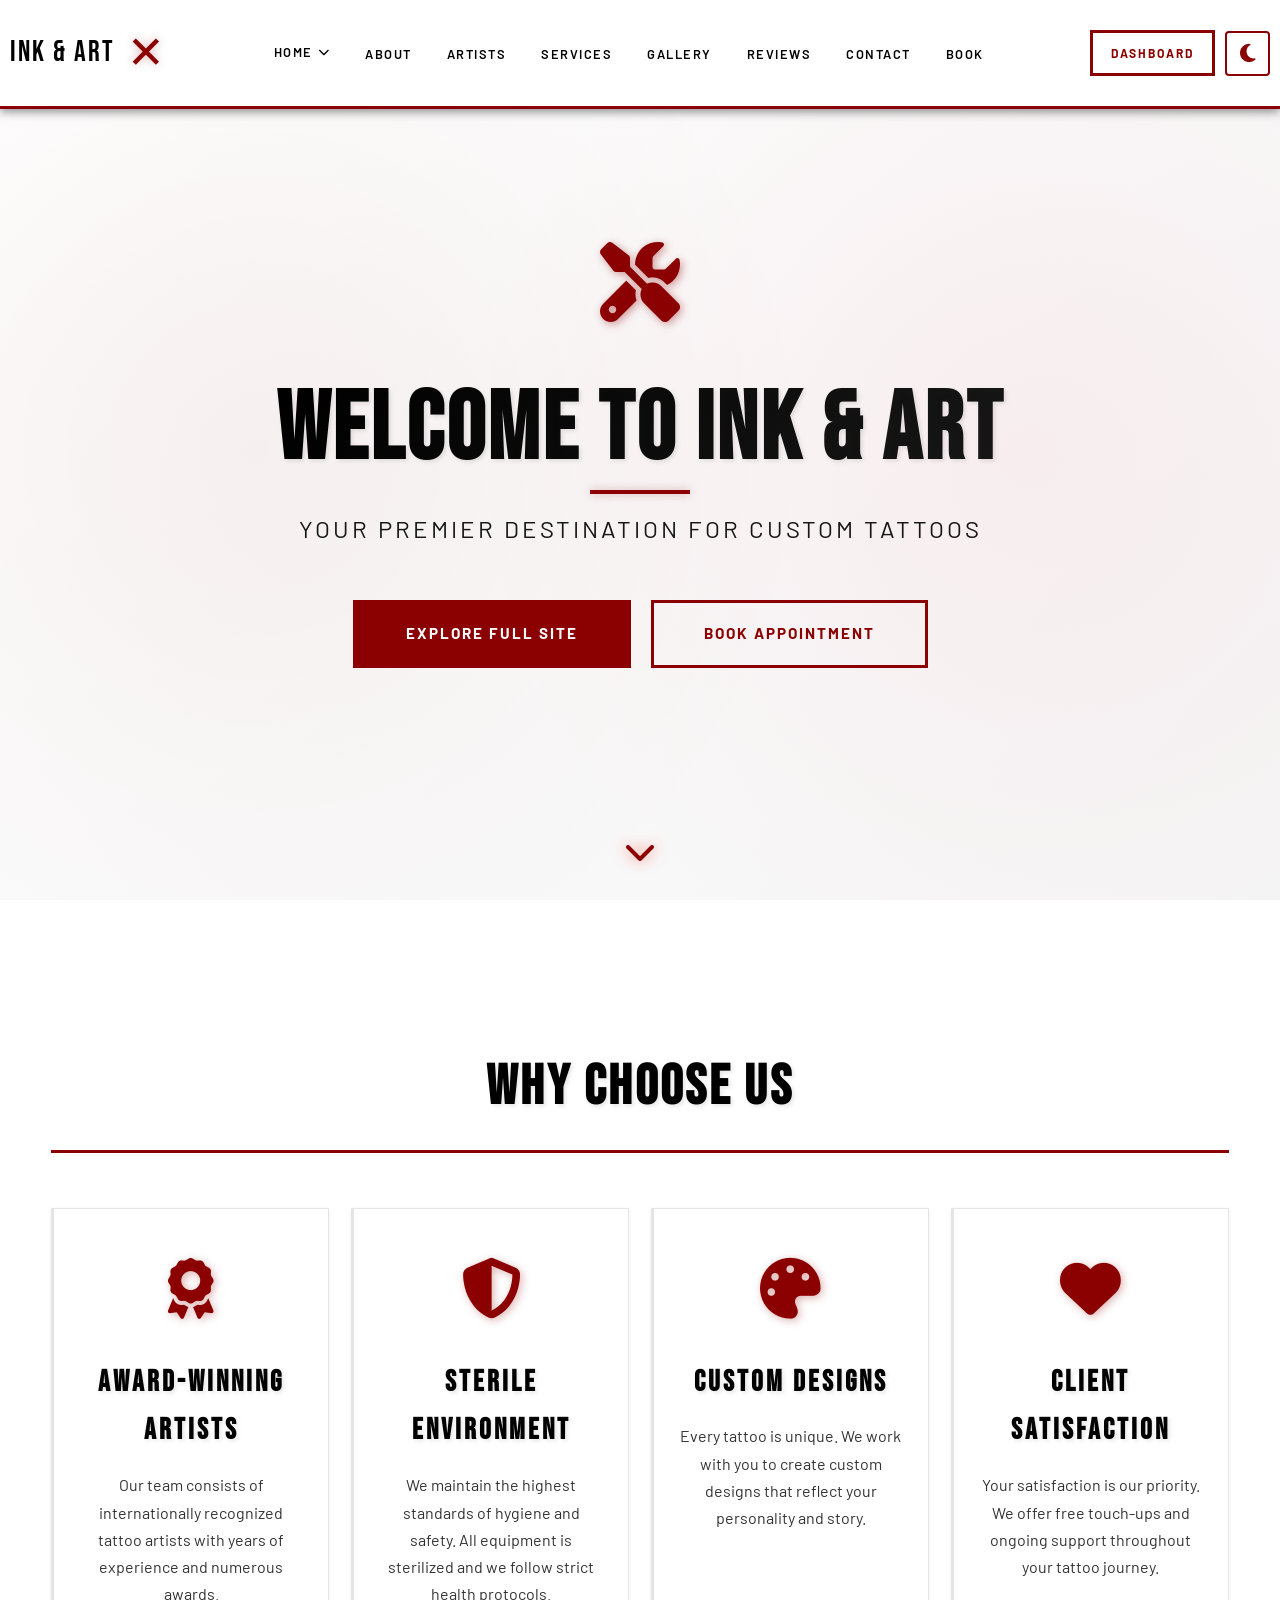
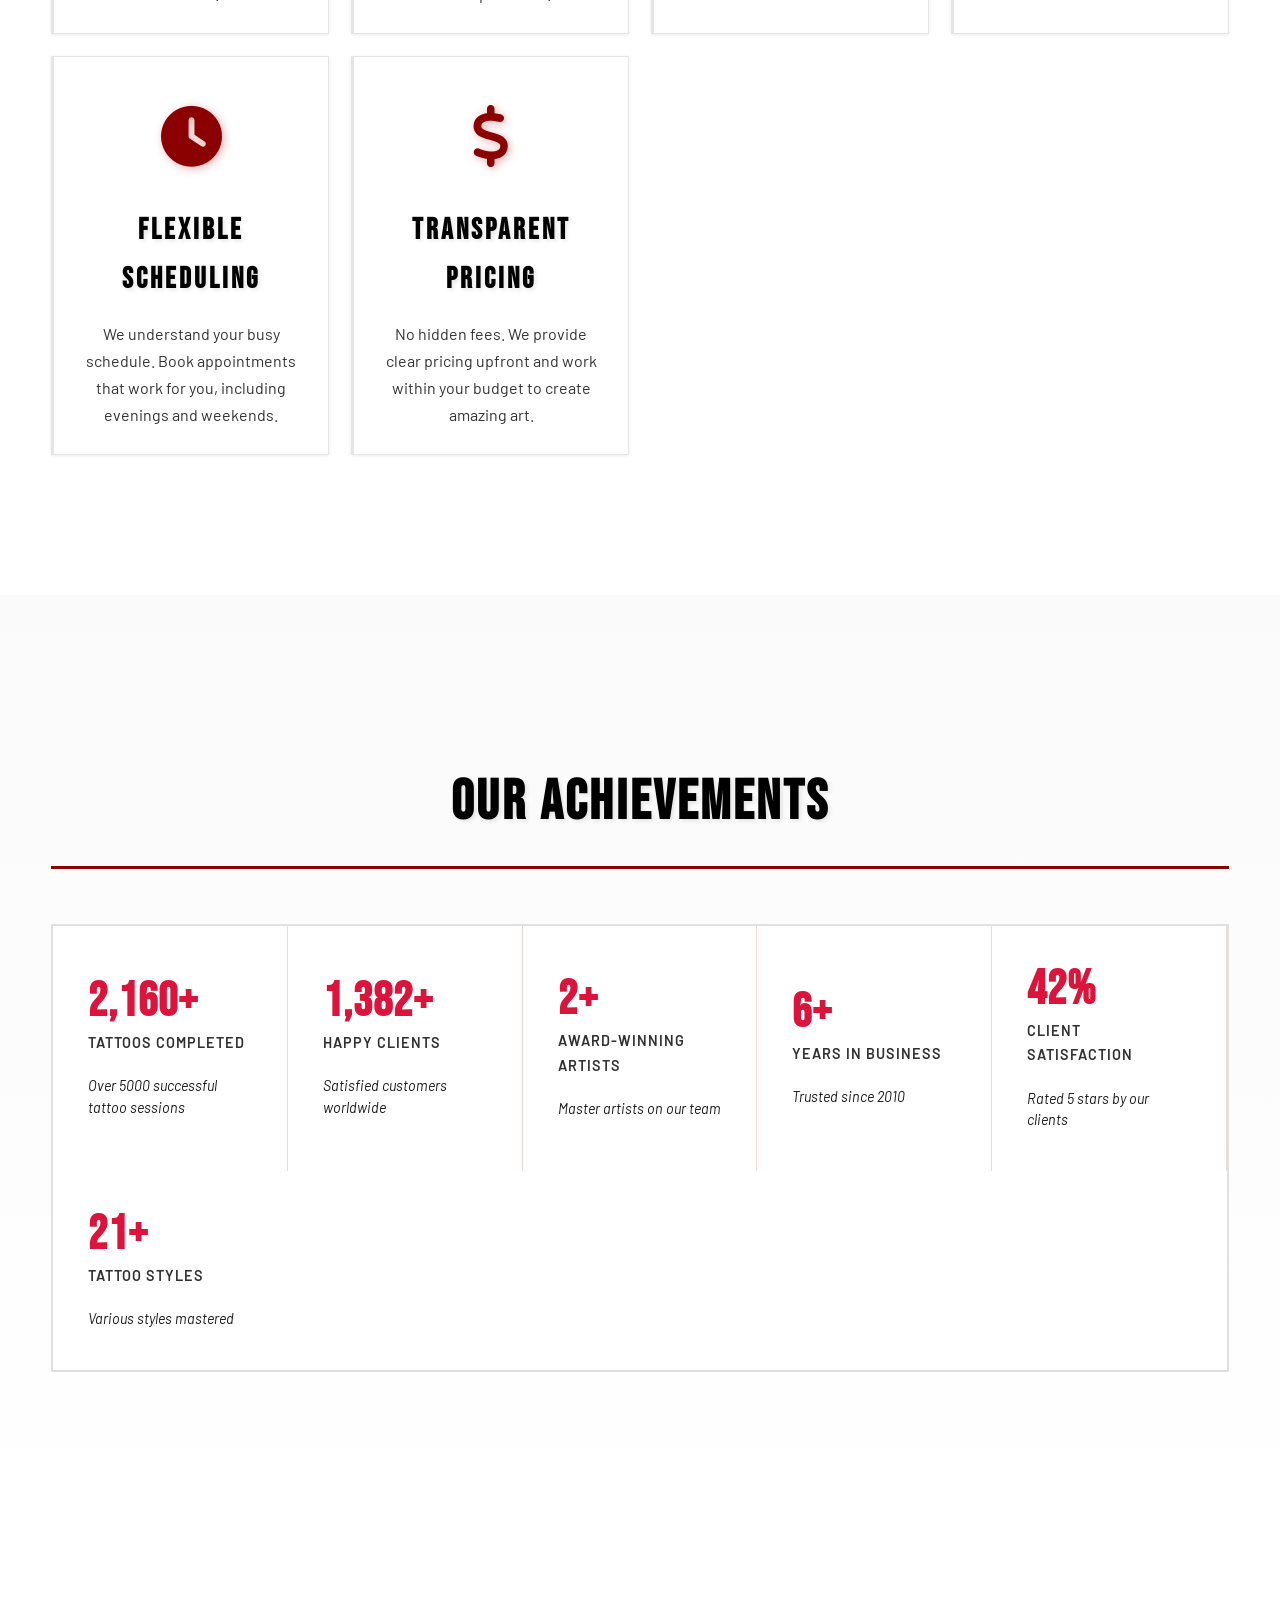
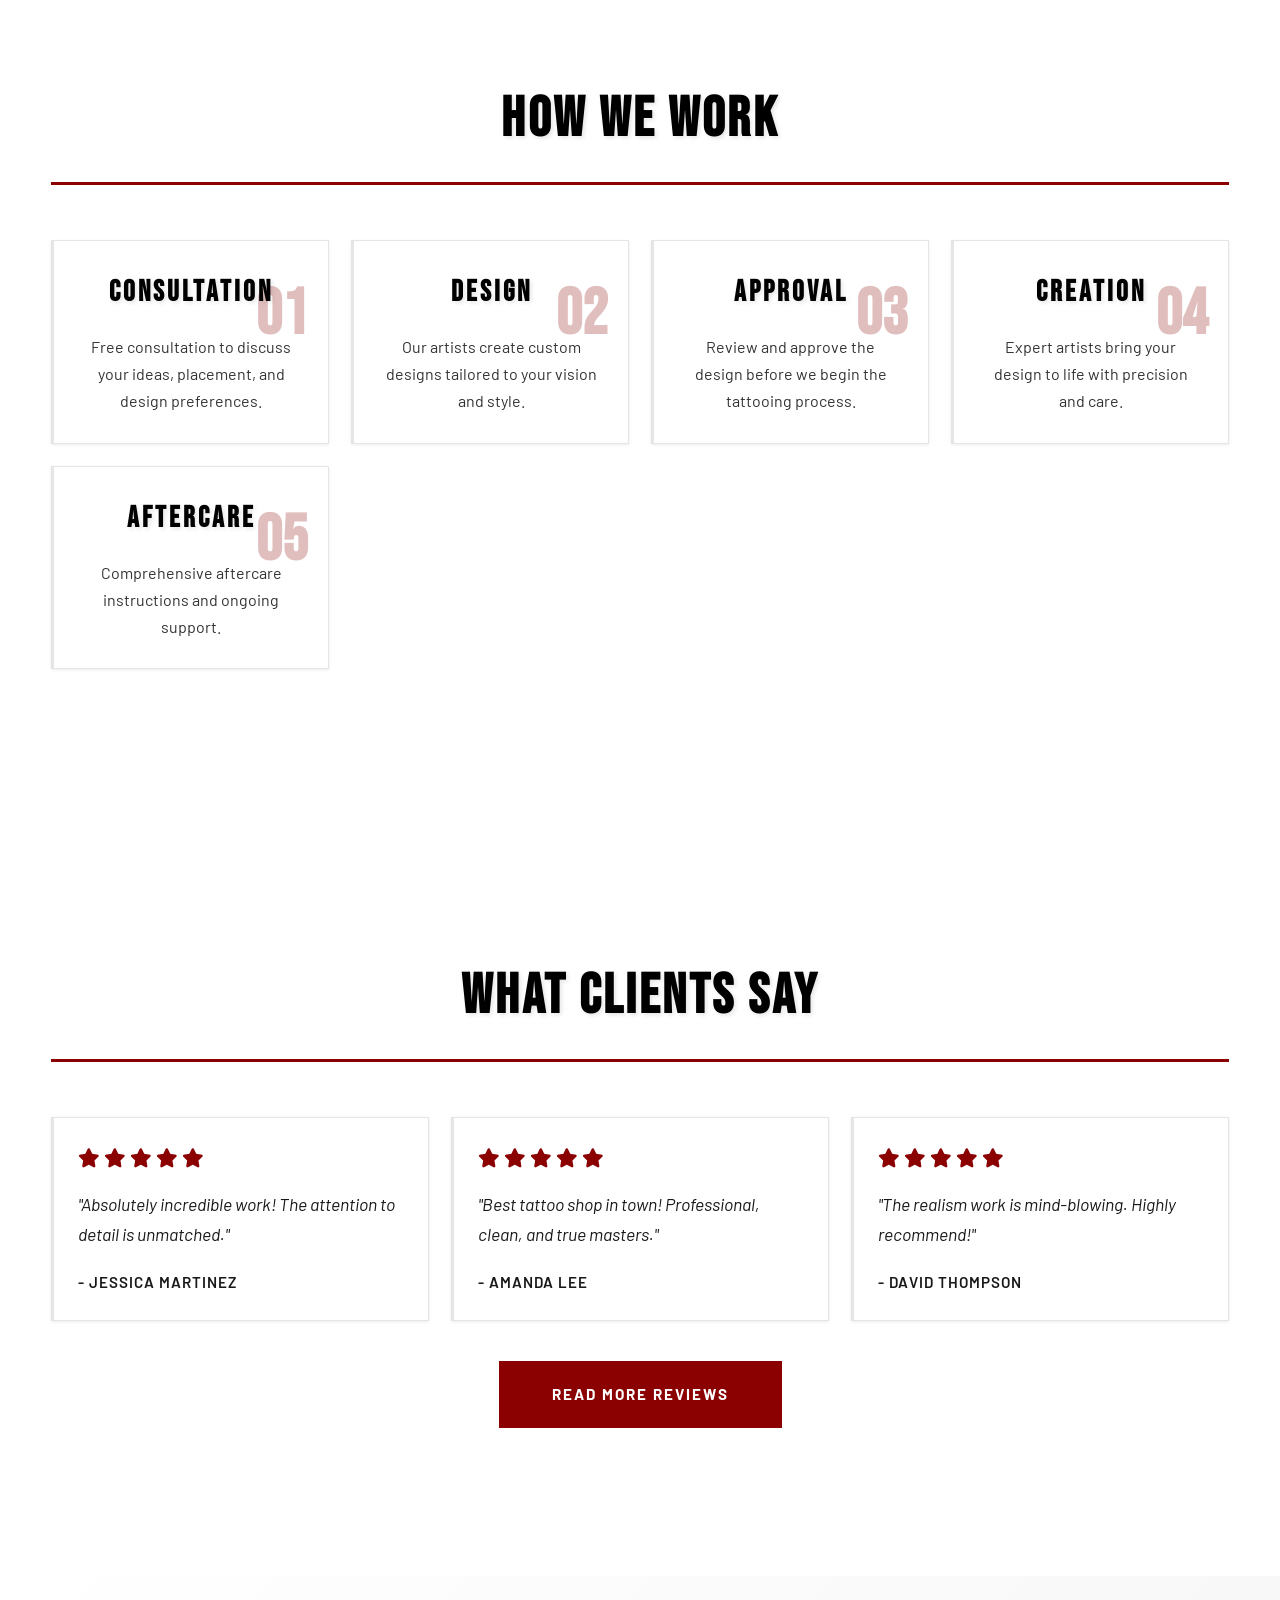
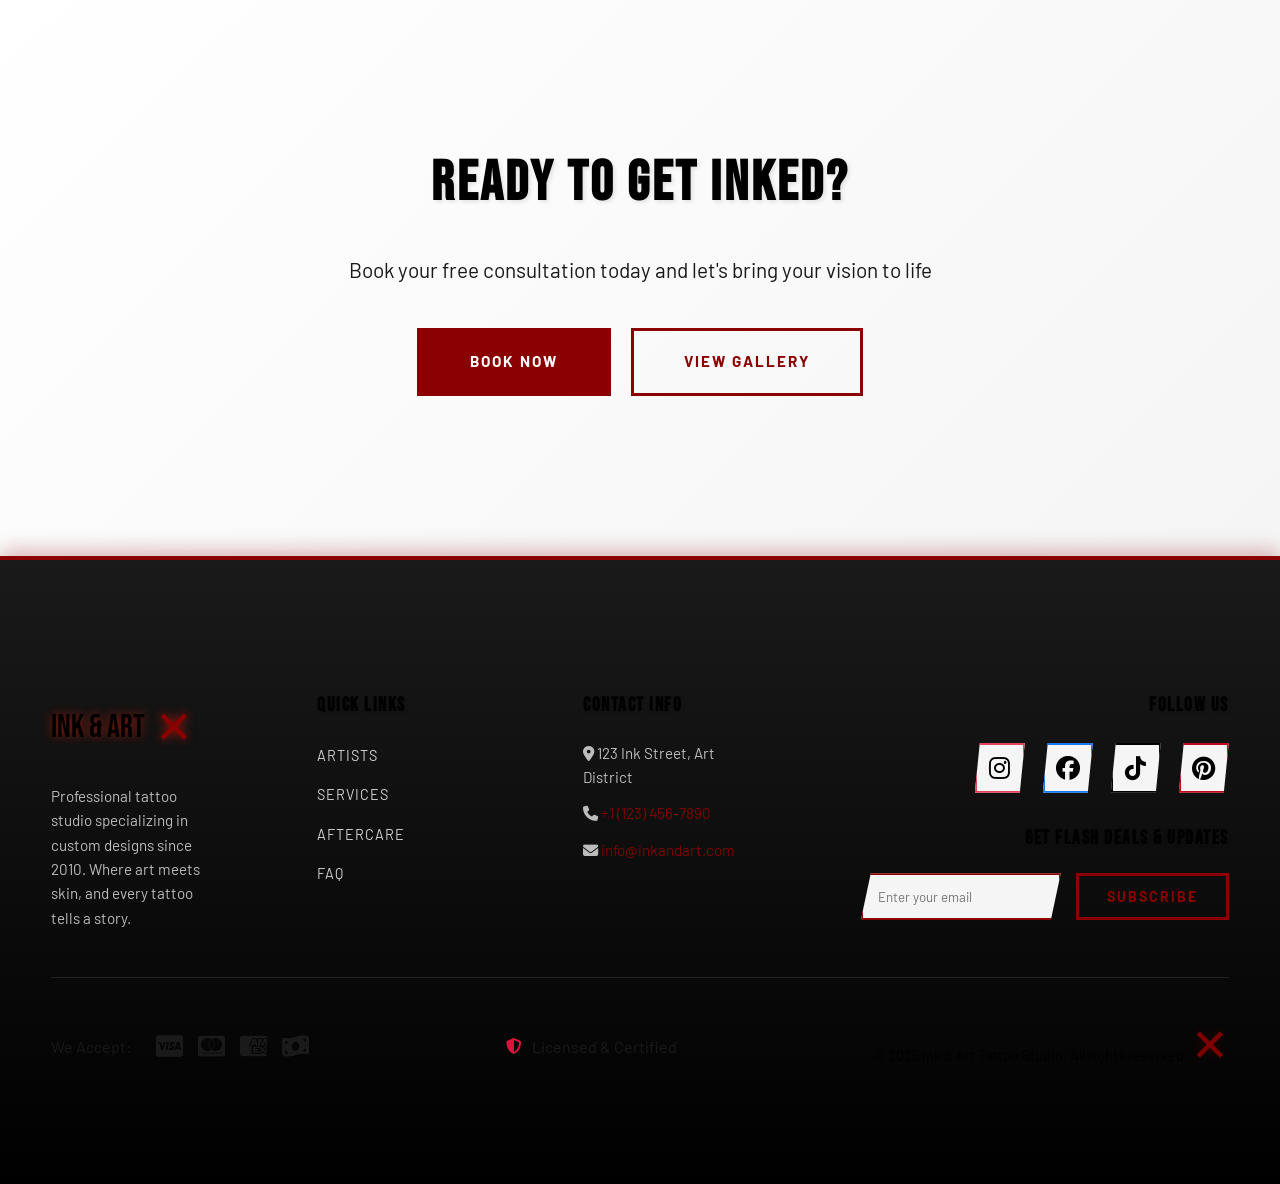
==== home.html @ 9f1e3835 "first commit" ====
<!DOCTYPE html>
<html lang="en" data-theme="light">

<head>
    <meta charset="UTF-8">
    <meta name="viewport" content="width=device-width, initial-scale=1.0">
    <title>Ink & Art Tattoo Studio | Home</title>
    <link rel="icon" type="image/svg+xml" href="favicon.svg">
    <link rel="preconnect" href="https://fonts.googleapis.com">
    <link rel="preconnect" href="https://fonts.gstatic.com" crossorigin>
    <link
        href="https://fonts.googleapis.com/css2?family=Bebas+Neue&family=Barlow:wght@300;400;500;600;700&family=Permanent+Marker&display=swap"
        rel="stylesheet">
    <link rel="stylesheet" href="styles.css">
    <link rel="stylesheet" href="https://cdnjs.cloudflare.com/ajax/libs/font-awesome/6.4.0/css/all.min.css">
    <script>
        (function () {
            const savedTheme = localStorage.getItem('theme') || 'light';
            document.documentElement.setAttribute('data-theme', savedTheme);
        })();
    </script>
</head>

<body>
    <!-- NAVBAR -->
    <nav class="navbar" id="navbar">
        <div class="nav-container">
            <a href="home.html" class="logo">
                <span class="logo-text">INK & ART</span>
                <span class="ink-splatter">✕</span>
            </a>
            <ul class="nav-menu" id="navMenu">
                <li class="nav-dropdown">
                    <a href="#" class="nav-link active" id="homeDropdown">Home <i class="fas fa-chevron-down"></i></a>
                    <ul class="dropdown-menu" id="homeDropdownMenu">
                        <li><a href="home.html" class="dropdown-link">Home Overview</a></li>
                        <li><a href="index.html" class="dropdown-link">Full Details</a></li>
                    </ul>
                </li>
                <li><a href="index.html#about" class="nav-link">About</a></li>
                <li><a href="index.html#artists" class="nav-link">Artists</a></li>
                <li><a href="index.html#styles" class="nav-link">Services</a></li>
                <li><a href="index.html#gallery" class="nav-link">Gallery</a></li>
                <li><a href="index.html#reviews" class="nav-link">Reviews</a></li>
                <li><a href="index.html#location" class="nav-link">Contact</a></li>
                <li><a href="index.html#book" class="nav-link">Book</a></li>
                <li class="nav-mobile-btn"><a href="dashboard.html" class="btn btn-nav">Dashboard</a></li>
            </ul>
            <div class="nav-contact">
                <a href="dashboard.html" class="btn btn-nav">Dashboard</a>
            </div>
            <div class="nav-controls">
                <button class="theme-toggle" id="themeToggle" aria-label="Toggle theme">
                    <i class="fas fa-moon" id="themeIcon"></i>
                </button>
                <div class="hamburger" id="hamburger">
                    <span></span>
                    <span></span>
                    <span></span>
                </div>
            </div>
        </div>
    </nav>

    <!-- HERO SECTION -->
    <section id="home" class="hero">
        <div class="hero-background">
            <div class="smoke-effect"></div>
        </div>
        <div class="hero-content">
            <div class="tattoo-machine-animation">
                <i class="fas fa-tools"></i>
            </div>
            <h1 class="hero-heading">Welcome to Ink & Art</h1>
            <p class="hero-subheading">Your Premier Destination for Custom Tattoos</p>
            <div class="hero-buttons">
                <a href="index.html" class="btn btn-primary">Explore Full Site</a>
                <a href="index.html#book" class="btn btn-secondary">Book Appointment</a>
            </div>
        </div>
        <div class="scroll-indicator">
            <i class="fas fa-chevron-down needle-icon"></i>
        </div>
    </section>

    <!-- FEATURES SECTION -->
    <section id="features" class="features">
        <div class="container">
            <h2 class="section-heading">Why Choose Us</h2>
            <div class="features-grid">
                <div class="feature-card">
                    <div class="feature-icon">
                        <i class="fas fa-award"></i>
                    </div>
                    <h3>Award-Winning Artists</h3>
                    <p>Our team consists of internationally recognized tattoo artists with years of experience and numerous awards.</p>
                </div>
                <div class="feature-card">
                    <div class="feature-icon">
                        <i class="fas fa-shield-alt"></i>
                    </div>
                    <h3>Sterile Environment</h3>
                    <p>We maintain the highest standards of hygiene and safety. All equipment is sterilized and we follow strict health protocols.</p>
                </div>
                <div class="feature-card">
                    <div class="feature-icon">
                        <i class="fas fa-palette"></i>
                    </div>
                    <h3>Custom Designs</h3>
                    <p>Every tattoo is unique. We work with you to create custom designs that reflect your personality and story.</p>
                </div>
                <div class="feature-card">
                    <div class="feature-icon">
                        <i class="fas fa-heart"></i>
                    </div>
                    <h3>Client Satisfaction</h3>
                    <p>Your satisfaction is our priority. We offer free touch-ups and ongoing support throughout your tattoo journey.</p>
                </div>
                <div class="feature-card">
                    <div class="feature-icon">
                        <i class="fas fa-clock"></i>
                    </div>
                    <h3>Flexible Scheduling</h3>
                    <p>We understand your busy schedule. Book appointments that work for you, including evenings and weekends.</p>
                </div>
                <div class="feature-card">
                    <div class="feature-icon">
                        <i class="fas fa-dollar-sign"></i>
                    </div>
                    <h3>Transparent Pricing</h3>
                    <p>No hidden fees. We provide clear pricing upfront and work within your budget to create amazing art.</p>
                </div>
            </div>
        </div>
    </section>

    <!-- STATISTICS SECTION -->
    <section id="stats" class="statistics-section">
        <div class="container">
            <h2 class="section-heading">Our Achievements</h2>
            <div class="statistics">
                <div class="stat-item">
                    <div class="stat-number" data-target="5000" data-suffix="+">0</div>
                    <div class="stat-label">Tattoos Completed</div>
                    <p class="stat-description">Over 5000 successful tattoo sessions</p>
                </div>
                <div class="stat-item">
                    <div class="stat-number" data-target="3200" data-suffix="+">0</div>
                    <div class="stat-label">Happy Clients</div>
                    <p class="stat-description">Satisfied customers worldwide</p>
                </div>
                <div class="stat-item">
                    <div class="stat-number" data-target="6" data-suffix="+">0</div>
                    <div class="stat-label">Award-Winning Artists</div>
                    <p class="stat-description">Master artists on our team</p>
                </div>
                <div class="stat-item">
                    <div class="stat-number" data-target="14" data-suffix="+">0</div>
                    <div class="stat-label">Years in Business</div>
                    <p class="stat-description">Trusted since 2010</p>
                </div>
                <div class="stat-item">
                    <div class="stat-number" data-target="98" data-suffix="%">0</div>
                    <div class="stat-label">Client Satisfaction</div>
                    <p class="stat-description">Rated 5 stars by our clients</p>
                </div>
                <div class="stat-item">
                    <div class="stat-number" data-target="50" data-suffix="+">0</div>
                    <div class="stat-label">Tattoo Styles</div>
                    <p class="stat-description">Various styles mastered</p>
                </div>
            </div>
        </div>
    </section>

    <!-- PROCESS OVERVIEW -->
    <section id="process-overview" class="process-overview">
        <div class="container">
            <h2 class="section-heading">How We Work</h2>
            <div class="process-grid">
                <div class="process-card">
                    <div class="process-number">01</div>
                    <h3>Consultation</h3>
                    <p>Free consultation to discuss your ideas, placement, and design preferences.</p>
                </div>
                <div class="process-card">
                    <div class="process-number">02</div>
                    <h3>Design</h3>
                    <p>Our artists create custom designs tailored to your vision and style.</p>
                </div>
                <div class="process-card">
                    <div class="process-number">03</div>
                    <h3>Approval</h3>
                    <p>Review and approve the design before we begin the tattooing process.</p>
                </div>
                <div class="process-card">
                    <div class="process-number">04</div>
                    <h3>Creation</h3>
                    <p>Expert artists bring your design to life with precision and care.</p>
                </div>
                <div class="process-card">
                    <div class="process-number">05</div>
                    <h3>Aftercare</h3>
                    <p>Comprehensive aftercare instructions and ongoing support.</p>
                </div>
            </div>
        </div>
    </section>

    <!-- TESTIMONIALS PREVIEW -->
    <section id="testimonials" class="testimonials-preview">
        <div class="container">
            <h2 class="section-heading">What Clients Say</h2>
            <div class="testimonials-grid">
                <div class="testimonial-card">
                    <div class="testimonial-rating">
                        <i class="fas fa-star"></i>
                        <i class="fas fa-star"></i>
                        <i class="fas fa-star"></i>
                        <i class="fas fa-star"></i>
                        <i class="fas fa-star"></i>
                    </div>
                    <p class="testimonial-text">"Absolutely incredible work! The attention to detail is unmatched."</p>
                    <p class="testimonial-author">- Jessica Martinez</p>
                </div>
                <div class="testimonial-card">
                    <div class="testimonial-rating">
                        <i class="fas fa-star"></i>
                        <i class="fas fa-star"></i>
                        <i class="fas fa-star"></i>
                        <i class="fas fa-star"></i>
                        <i class="fas fa-star"></i>
                    </div>
                    <p class="testimonial-text">"Best tattoo shop in town! Professional, clean, and true masters."</p>
                    <p class="testimonial-author">- Amanda Lee</p>
                </div>
                <div class="testimonial-card">
                    <div class="testimonial-rating">
                        <i class="fas fa-star"></i>
                        <i class="fas fa-star"></i>
                        <i class="fas fa-star"></i>
                        <i class="fas fa-star"></i>
                        <i class="fas fa-star"></i>
                    </div>
                    <p class="testimonial-text">"The realism work is mind-blowing. Highly recommend!"</p>
                    <p class="testimonial-author">- David Thompson</p>
                </div>
            </div>
            <div style="text-align: center; margin-top: 40px;">
                <a href="index.html#reviews" class="btn btn-primary">Read More Reviews</a>
            </div>
        </div>
    </section>

    <!-- CTA SECTION -->
    <section id="cta" class="cta-section">
        <div class="container">
            <div class="cta-content">
                <h2 class="cta-heading">Ready to Get Inked?</h2>
                <p class="cta-text">Book your free consultation today and let's bring your vision to life</p>
                <div class="cta-buttons">
                    <a href="index.html#book" class="btn btn-primary">Book Now</a>
                    <a href="index.html#gallery" class="btn btn-secondary">View Gallery</a>
                </div>
            </div>
        </div>
    </section>

    <!-- FOOTER -->
    <footer class="footer">
        <div class="container">
            <div class="footer-content">
                <div class="footer-column footer-logo-column">
                    <div class="footer-logo">
                        <span class="footer-logo-text">INK & ART</span>
                        <span class="ink-splatter">✕</span>
                    </div>
                    <p>Professional tattoo studio specializing in custom designs since 2010. Where art meets skin, and
                        every tattoo tells a story.</p>
                </div>
                <div class="footer-column">
                    <h3>Quick Links</h3>
                    <ul>
                        <li><a href="index.html#artists">Artists</a></li>
                        <li><a href="index.html#services">Services</a></li>
                        <li><a href="index.html#aftercare">Aftercare</a></li>
                        <li><a href="index.html#faq">FAQ</a></li>
                    </ul>
                </div>
                <div class="footer-column">
                    <h3>Contact Info</h3>
                    <p><i class="fas fa-map-marker-alt"></i> 123 Ink Street, Art District</p>
                    <p><i class="fas fa-phone"></i> <a href="tel:+11234567890">+1 (123) 456-7890</a></p>
                    <p><i class="fas fa-envelope"></i> <a href="mailto:info@inkandart.com">info@inkandart.com</a></p>
                </div>
                <div class="footer-right-group">
                    <div class="footer-social">
                        <h3>Follow Us</h3>
                        <div class="social-icons">
                            <a href="https://instagram.com/inkandartstudio" target="_blank" class="social-icon">
                                <i class="fab fa-instagram"></i>
                            </a>
                            <a href="https://facebook.com/inkandartstudio" target="_blank" class="social-icon">
                                <i class="fab fa-facebook"></i>
                            </a>
                            <a href="https://tiktok.com/@inkandartstudio" target="_blank" class="social-icon">
                                <i class="fab fa-tiktok"></i>
                            </a>
                            <a href="https://pinterest.com/inkandartstudio" target="_blank" class="social-icon">
                                <i class="fab fa-pinterest"></i>
                            </a>
                        </div>
                    </div>
                    <div class="footer-newsletter">
                        <h3>Get Flash Deals & Updates</h3>
                        <form class="newsletter-form">
                            <input type="email" placeholder="Enter your email">
                            <button type="submit" class="btn btn-small">Subscribe</button>
                        </form>
                    </div>
                </div>
            </div>
            <div class="footer-bottom">
                <div class="footer-payment">
                    <p>We Accept:</p>
                    <i class="fab fa-cc-visa"></i>
                    <i class="fab fa-cc-mastercard"></i>
                    <i class="fab fa-cc-amex"></i>
                    <i class="fas fa-money-bill-wave"></i>
                </div>
                <div class="footer-certifications">
                    <i class="fas fa-shield-alt"></i>
                    <span>Licensed & Certified</span>
                </div>
                <p class="footer-copyright">
                    &copy; 2025 Ink & Art Tattoo Studio. All rights reserved. <span class="ink-splatter">✕</span>
                </p>
            </div>
        </div>
    </footer>

    <script src="script.js"></script>
</body>

</html>
---- styles.css ----
/* ============================================
   COLOR PALETTE & VARIABLES
   ============================================ */
/* Light Theme: Clean White with Blood Red Accents */
:root,
[data-theme="light"] {
    --primary: #FFFFFF;
    --secondary: #8B0000;
    --accent: #1A1A1A;
    --text: #000000;
    --subtle: #F5F5F5;
    --highlight: #DC143C;
    --extra: #2C2C2C;
    --border: #E0E0E0;
    --shadow: rgba(0, 0, 0, 0.1);
    --red-glow: rgba(139, 0, 0, 0.3);
}

/* Dark Theme: Deep Black with Blood Red Highlights */
[data-theme="dark"] {
    --primary: #000000;
    --secondary: #DC143C;
    --accent: #FFFFFF;
    --text: #FFFFFF;
    --subtle: #0A0A0A;
    --highlight: #FF1744;
    --extra: #E0E0E0;
    --border: #1A1A1A;
    --shadow: rgba(220, 20, 60, 0.2);
    --red-glow: rgba(220, 20, 60, 0.5);
}

/* Typography styling for both themes */
:root .hero-heading,
:root .section-heading,
[data-theme="light"] .hero-heading,
[data-theme="light"] .section-heading,
:root h1,
:root h2,
:root h3,
:root h4,
[data-theme="light"] h1,
[data-theme="light"] h2,
[data-theme="light"] h3,
[data-theme="light"] h4 {
    text-shadow: 2px 2px 4px var(--shadow);
    letter-spacing: 3px;
    font-weight: 700;
}

[data-theme="dark"] .hero-heading,
[data-theme="dark"] .section-heading,
[data-theme="dark"] h1,
[data-theme="dark"] h2,
[data-theme="dark"] h3,
[data-theme="dark"] h4 {
    text-shadow: 0 0 20px var(--red-glow), 2px 2px 4px rgba(0, 0, 0, 0.8);
    letter-spacing: 3px;
    font-weight: 700;
}

:root .hero-subheading,
:root p,
[data-theme="light"] .hero-subheading,
[data-theme="light"] p {
    color: var(--text);
    opacity: 0.9;
}

[data-theme="dark"] .hero-subheading,
[data-theme="dark"] p {
    color: var(--text);
    opacity: 1;
}

/* ============================================
   RESET & BASE STYLES
   ============================================ */
* {
    margin: 0;
    padding: 0;
    box-sizing: border-box;
}

html {
    scroll-behavior: smooth;
}

body {
    font-family: 'Barlow', sans-serif;
    background-color: var(--primary);
    color: var(--text);
    line-height: 1.7;
    overflow-x: hidden;
    transition: background-color 0.5s ease, color 0.5s ease;
}

[data-theme="light"] body {
    background-color: #FFFFFF;
    color: #000000;
}

[data-theme="dark"] body {
    background-color: #000000;
    color: #FFFFFF;
}

h1 {
    font-family: 'Bebas Neue', sans-serif;
    font-weight: 700;
    letter-spacing: 2px;
    text-transform: uppercase;
}

h2 {
    font-family: 'Bebas Neue', sans-serif;
    font-weight: 600;
    letter-spacing: 2px;
    text-transform: uppercase;
}

h3 {
    font-family: 'Bebas Neue', sans-serif;
    font-weight: 500;
    letter-spacing: 2px;
    text-transform: uppercase;
}

h4, h5, h6 {
    font-family: 'Bebas Neue', sans-serif;
    font-weight: 500;
    letter-spacing: 2px;
    text-transform: uppercase;
}

/* ============================================
   CONTAINER STYLES - MODERN & CLEAN
   ============================================ */
.container {
    max-width: 1400px;
    margin: 0 auto;
    padding: clamp(20px, 5vw, 60px) clamp(24px, 4vw, 80px);
    position: relative;
    width: 100%;
}

/* Container with accent border */
.container-accent {
    position: relative;
    padding-left: clamp(40px, 6vw, 100px);
}

[data-theme="light"] .container-accent::before {
    content: '';
    position: absolute;
    left: 0;
    top: 0;
    bottom: 0;
    width: 4px;
    background: linear-gradient(to bottom, var(--secondary), var(--highlight));
    box-shadow: 2px 0 10px rgba(139, 0, 0, 0.2);
}

[data-theme="dark"] .container-accent::before {
    content: '';
    position: absolute;
    left: 0;
    top: 0;
    bottom: 0;
    width: 4px;
    background: linear-gradient(to bottom, var(--secondary), var(--highlight));
    box-shadow: 0 0 15px var(--red-glow), 2px 0 10px rgba(220, 20, 60, 0.4);
}

/* Container with subtle shadow/glow */
.container-elevated {
    background: var(--primary);
    border-radius: 0;
    box-shadow: none;
    transition: all 0.4s ease;
}

[data-theme="light"] .container-elevated {
    background: rgba(255, 255, 255, 0.95);
    box-shadow: 
        0 2px 20px rgba(0, 0, 0, 0.03),
        0 0 0 1px rgba(139, 0, 0, 0.05);
}

[data-theme="dark"] .container-elevated {
    background: rgba(10, 10, 10, 0.95);
    box-shadow: 
        0 2px 30px rgba(0, 0, 0, 0.6),
        0 0 0 1px rgba(220, 20, 60, 0.1),
        inset 0 0 30px rgba(220, 20, 60, 0.02);
}

/* Narrow container for focused content */
.container-narrow {
    max-width: 900px;
    margin: 0 auto;
    padding: clamp(30px, 6vw, 80px) clamp(24px, 4vw, 60px);
}

/* Wide container for full-width layouts */
.container-wide {
    max-width: 1600px;
    margin: 0 auto;
    padding: clamp(20px, 4vw, 50px) clamp(20px, 3vw, 60px);
}

/* Container with inner spacing */
.container-spaced {
    padding: clamp(40px, 8vw, 100px) clamp(30px, 5vw, 100px);
}

/* Responsive container adjustments */
@media (max-width: 1200px) {
    .container {
        max-width: 100%;
        padding: clamp(20px, 4vw, 50px) clamp(24px, 4vw, 60px);
    }
    
    .container-accent {
        padding-left: clamp(32px, 5vw, 80px);
    }
}

@media (max-width: 768px) {
    .container {
        padding: clamp(20px, 5vw, 40px) clamp(20px, 4vw, 32px);
    }
    
    .container-accent {
        padding-left: clamp(24px, 4vw, 60px);
    }
    
    .container-narrow,
    .container-wide,
    .container-spaced {
        padding: clamp(30px, 6vw, 60px) clamp(20px, 4vw, 32px);
    }
}

@media (max-width: 480px) {
    .container {
        padding: 20px 16px;
    }
    
    .container-accent {
        padding-left: 20px;
    }
    
    .container-accent::before {
        width: 3px;
    }
}

/* Container with decorative corner accent */
.container-corner {
    position: relative;
}

.container-corner::after {
    content: '';
    position: absolute;
    top: 0;
    right: 0;
    width: 60px;
    height: 60px;
    border-top: 3px solid var(--secondary);
    border-right: 3px solid var(--secondary);
    opacity: 0.3;
    transition: opacity 0.3s ease;
}

[data-theme="light"] .container-corner::after {
    box-shadow: -2px -2px 8px rgba(139, 0, 0, 0.2);
}

[data-theme="dark"] .container-corner::after {
    opacity: 0.5;
    box-shadow: -2px -2px 12px var(--red-glow);
}

.container-corner:hover::after {
    opacity: 1;
}

/* Container grid wrapper */
.container-grid {
    display: grid;
    gap: clamp(25px, 4vw, 45px);
    align-items: start;
}

/* Dense grid for better space utilization */
.container-grid-dense {
    display: grid;
    gap: clamp(20px, 3vw, 35px);
    align-items: start;
}

/* Compact grid for tighter spacing */
.container-grid-compact {
    display: grid;
    gap: clamp(15px, 2.5vw, 25px);
    align-items: start;
}

/* Section container with visual separator */
.section-container {
    position: relative;
    padding-top: clamp(60px, 10vw, 120px);
    padding-bottom: clamp(60px, 10vw, 120px);
}

.section-container::before {
    content: '';
    position: absolute;
    top: 0;
    left: 50%;
    transform: translateX(-50%);
    width: 100px;
    height: 3px;
    background: linear-gradient(to right, transparent, var(--secondary), transparent);
}

[data-theme="light"] .section-container::before {
    box-shadow: 0 0 10px rgba(139, 0, 0, 0.3);
}

[data-theme="dark"] .section-container::before {
    box-shadow: 0 0 15px var(--red-glow);
}

section {
    padding: clamp(60px, 8vw, 100px) 0;
    position: relative;
    overflow: hidden;
}

/* Compact sections for better space utilization */
section.compact {
    padding: clamp(40px, 6vw, 70px) 0;
}

[data-theme="light"] section {
    background-color: var(--primary);
}

[data-theme="dark"] section {
    background-color: var(--primary);
}

/* Section with container spacing */
section > .container {
    position: relative;
    z-index: 1;
}

/* Section inner wrapper for better content organization */
.section-inner {
    max-width: 1400px;
    margin: 0 auto;
    padding: 0;
}

.section-header {
    text-align: center;
    margin-bottom: clamp(35px, 6vw, 60px);
    padding: 0 clamp(20px, 3vw, 40px);
}

.section-content {
    margin-top: clamp(30px, 5vw, 50px);
}

.section-footer {
    margin-top: clamp(35px, 6vw, 60px);
    text-align: center;
    padding: 0 clamp(20px, 3vw, 40px);
}

.hero {
    padding-top: 0;
}

.section-heading {
    font-size: clamp(2.2rem, 4.5vw, 3.5rem);
    text-align: center;
    margin-bottom: clamp(40px, 6vw, 55px);
    color: var(--text);
    position: relative;
    padding-bottom: clamp(12px, 2vw, 18px);
    display: inline-block;
    width: 100%;
}

[data-theme="light"] .section-heading {
    color: #000000;
    border-bottom: 3px solid var(--secondary);
    padding-bottom: 15px;
}

[data-theme="dark"] .section-heading {
    color: var(--text);
    text-shadow: 0 0 15px var(--red-glow);
    border-bottom: 3px solid var(--secondary);
    box-shadow: 0 4px 10px var(--red-glow);
    padding-bottom: 15px;
}

.section-heading::after {
    display: none;
}

/* ============================================
   BUTTON STYLES
   ============================================ */
.btn {
    display: inline-block;
    padding: 18px 50px;
    background-color: transparent;
    color: var(--secondary);
    border: 3px solid var(--secondary);
    font-family: 'Barlow', sans-serif;
    font-weight: 700;
    text-transform: uppercase;
    text-decoration: none;
    cursor: pointer;
    transition: all 0.4s cubic-bezier(0.4, 0, 0.2, 1);
    position: relative;
    overflow: hidden;
    letter-spacing: 2px;
    font-size: 0.95rem;
}

.btn::before {
    content: '';
    position: absolute;
    top: 0;
    left: -100%;
    width: 100%;
    height: 100%;
    background: var(--secondary);
    transition: left 0.4s cubic-bezier(0.4, 0, 0.2, 1);
    z-index: -1;
}

.btn:hover {
    background-color: var(--secondary);
    color: var(--primary);
    border-color: var(--secondary);
    transform: translateY(-3px) scale(1.02);
    box-shadow: 
        0 5px 15px var(--red-glow),
        0 0 30px var(--red-glow),
        0 10px 30px rgba(0, 0, 0, 0.3);
}

[data-theme="light"] .btn:hover {
    color: #FFFFFF;
    box-shadow: 
        0 5px 15px rgba(139, 0, 0, 0.4),
        0 0 30px rgba(139, 0, 0, 0.3),
        0 10px 30px rgba(0, 0, 0, 0.2);
}

[data-theme="dark"] .btn:hover {
    color: #FFFFFF;
    box-shadow: 
        0 5px 20px rgba(220, 20, 60, 0.6),
        0 0 40px rgba(220, 20, 60, 0.5),
        0 10px 40px rgba(0, 0, 0, 0.5);
}

.btn:hover::before {
    left: 0;
}

.btn:active {
    transform: translateY(-1px) scale(0.98);
}

.btn-primary {
    background-color: var(--secondary);
    color: var(--primary);
    border-color: var(--secondary);
}

.btn-primary::before {
    background: var(--highlight);
}

.btn-primary:hover {
    background-color: var(--highlight);
    border-color: var(--highlight);
    color: var(--primary);
}

[data-theme="light"] .btn-primary {
    color: #FFFFFF;
}

[data-theme="dark"] .btn-primary {
    color: #FFFFFF;
}

.btn-secondary {
    background-color: transparent;
}

.btn-small {
    padding: clamp(10px, 1.5vw, 12px) clamp(22px, 3vw, 28px);
    font-size: clamp(0.85rem, 1.1vw, 0.9rem);
    white-space: nowrap;
    display: inline-block;
    text-align: center;
    width: auto;
    min-width: fit-content;
}

.btn-nav {
    padding: 12px 25px;
    font-size: 0.85rem;
    animation: pulse 2s infinite;
}

@keyframes pulse {
    0%, 100% {
        box-shadow: 0 0 10px rgba(255, 36, 0, 0.5);
    }
    50% {
        box-shadow: 0 0 20px rgba(255, 36, 0, 0.8), 0 0 30px rgba(255, 36, 0, 0.6);
    }
}

.btn-load-more {
    display: block;
    margin: clamp(30px, 5vw, 40px) auto 0;
}

/* ============================================
   NAVBAR
   ============================================ */
.navbar {
    position: fixed;
    top: 0;
    width: 100%;
    background-color: var(--primary);
    z-index: 1000;
    border-bottom: 3px solid var(--secondary);
    transition: all 0.3s ease;
}

[data-theme="light"] .navbar {
    background-color: rgba(255, 255, 255, 0.98);
    backdrop-filter: blur(10px);
    box-shadow: 0 2px 20px rgba(0, 0, 0, 0.1), 0 0 10px rgba(139, 0, 0, 0.1);
}

[data-theme="dark"] .navbar {
    background-color: rgba(0, 0, 0, 0.95);
    backdrop-filter: blur(10px);
    box-shadow: 0 2px 20px rgba(0, 0, 0, 0.8), 0 0 15px rgba(220, 20, 60, 0.3);
}

.nav-container {
    max-width: 1400px;
    margin: 0 auto;
    padding: 15px 20px;
    display: flex;
    justify-content: space-between;
    align-items: center;
    gap: 20px;
    flex-wrap: nowrap;
}

.logo {
    display: flex;
    align-items: center;
    gap: 12px;
    font-family: 'Bebas Neue', sans-serif;
    font-size: 2.2rem;
    color: var(--text);
    text-decoration: none;
    transition: all 0.3s ease;
    white-space: nowrap;
    flex-shrink: 0;
    letter-spacing: 2px;
}

[data-theme="light"] .logo {
    color: #000000;
}

[data-theme="light"] .logo:hover {
    color: var(--secondary);
    text-shadow: 2px 2px 4px rgba(139, 0, 0, 0.3);
}

[data-theme="dark"] .logo {
    color: #FFFFFF;
    text-shadow: 0 0 10px var(--red-glow);
}

[data-theme="dark"] .logo:hover {
    color: var(--secondary);
    text-shadow: 0 0 15px var(--secondary), 0 0 25px rgba(220, 20, 60, 0.6);
    transform: scale(1.05);
}

.ink-splatter {
    font-family: 'Permanent Marker', cursive;
    color: var(--secondary);
    font-size: 2.8rem;
    animation: splatter 4s ease-in-out infinite;
    filter: drop-shadow(0 0 5px var(--red-glow));
}

[data-theme="dark"] .ink-splatter {
    filter: drop-shadow(0 0 10px var(--secondary)) drop-shadow(0 0 20px rgba(220, 20, 60, 0.5));
}

@keyframes splatter {
    0%, 100% {
        transform: rotate(0deg) scale(1);
    }
    25% {
        transform: rotate(-5deg) scale(1.1);
    }
    75% {
        transform: rotate(5deg) scale(1.1);
    }
}

.nav-menu {
    display: flex;
    list-style: none;
    gap: 30px;
    align-items: center;
    flex-wrap: nowrap;
    flex: 1;
    justify-content: center;
    min-width: 0;
}

.nav-mobile-btn {
    display: none;
}

.nav-link {
    color: var(--text);
    text-decoration: none;
    font-weight: 600;
    text-transform: uppercase;
    font-size: 0.9rem;
    letter-spacing: 1.5px;
    padding: 10px 18px;
    transition: all 0.3s ease;
    position: relative;
    white-space: nowrap;
}

[data-theme="light"] .nav-link {
    color: #000000;
}

[data-theme="dark"] .nav-link {
    color: #FFFFFF;
}

.nav-link::before {
    content: '';
    position: absolute;
    bottom: 0;
    left: 50%;
    transform: translateX(-50%);
    width: 0;
    height: 3px;
    background: var(--secondary);
    transition: width 0.3s ease, box-shadow 0.3s ease;
}

.nav-link:hover::before,
.nav-link.active::before {
    width: 80%;
}

[data-theme="light"] .nav-link:hover::before,
[data-theme="light"] .nav-link.active::before {
    box-shadow: 0 0 10px rgba(139, 0, 0, 0.5);
}

[data-theme="dark"] .nav-link:hover::before,
[data-theme="dark"] .nav-link.active::before {
    box-shadow: 0 0 15px var(--secondary);
}

.nav-link:hover {
    color: var(--secondary);
}

[data-theme="light"] .nav-link:hover {
    text-shadow: 1px 1px 2px rgba(139, 0, 0, 0.2);
}

[data-theme="dark"] .nav-link:hover {
    text-shadow: 0 0 10px var(--red-glow);
}

.nav-link.active {
    background-color: transparent;
    color: var(--secondary);
}

[data-theme="light"] .nav-link.active {
    font-weight: 700;
    text-shadow: 1px 1px 2px rgba(139, 0, 0, 0.3);
}

[data-theme="dark"] .nav-link.active {
    font-weight: 700;
    text-shadow: 0 0 10px var(--secondary);
}

/* ============================================
   NAVBAR DROPDOWN
   ============================================ */
.nav-dropdown {
    position: relative;
}

.nav-dropdown .nav-link {
    display: flex;
    align-items: center;
    gap: 5px;
}

.nav-dropdown .nav-link i {
    font-size: 0.7rem;
    transition: transform 0.3s ease;
}

.nav-dropdown.active .nav-link i {
    transform: rotate(180deg);
}

.dropdown-menu {
    position: absolute;
    top: 100%;
    left: 0;
    background: var(--primary);
    border: 2px solid var(--secondary);
    list-style: none;
    padding: 10px 0;
    margin-top: 5px;
    min-width: 200px;
    opacity: 0;
    visibility: hidden;
    transform: translateY(-10px);
    transition: all 0.3s ease;
    z-index: 1001;
    clip-path: polygon(0 0, 100% 0, 95% 100%, 5% 100%);
    box-shadow: 0 5px 20px rgba(0, 0, 0, 0.8);
}

.nav-dropdown.active .dropdown-menu {
    opacity: 1;
    visibility: visible;
    transform: translateY(0);
}

.dropdown-link {
    display: block;
    padding: 12px 20px;
    color: var(--text);
    text-decoration: none;
    font-weight: 600;
    text-transform: uppercase;
    font-size: 0.85rem;
    letter-spacing: 1px;
    transition: all 0.3s ease;
}

.dropdown-link:hover {
    background: var(--secondary);
    color: var(--text);
    padding-left: 25px;
}

.nav-contact {
    display: flex;
    align-items: center;
    gap: 20px;
    flex-shrink: 0;
    margin-left: auto;
}

.nav-controls {
    display: flex;
    align-items: center;
    gap: 15px;
    flex-shrink: 0;
}

.theme-toggle {
    background: transparent;
    border: 2px solid var(--secondary);
    color: var(--secondary);
    width: 45px;
    height: 45px;
    display: flex;
    align-items: center;
    justify-content: center;
    cursor: pointer;
    transition: all 0.3s ease;
    font-size: 1.3rem;
    border-radius: 4px;
    position: relative;
    z-index: 10;
}

.theme-toggle:focus {
    outline: 2px solid var(--secondary);
    outline-offset: 2px;
}

[data-theme="light"] .theme-toggle {
    color: var(--secondary);
    border-color: var(--secondary);
}

[data-theme="dark"] .theme-toggle {
    color: var(--secondary);
    border-color: var(--secondary);
}

.theme-toggle:hover {
    background: var(--secondary);
    color: var(--primary);
    transform: translateY(-2px) rotate(15deg);
}

[data-theme="light"] .theme-toggle:hover {
    box-shadow: 0 5px 15px rgba(139, 0, 0, 0.3);
    color: #FFFFFF;
}

[data-theme="dark"] .theme-toggle:hover {
    box-shadow: 0 5px 20px rgba(220, 20, 60, 0.5);
    color: #FFFFFF;
}

.hamburger {
    display: none;
    flex-direction: column;
    cursor: pointer;
    gap: 5px;
    flex-shrink: 0;
}

.btn-nav {
    white-space: nowrap;
}

.phone-link {
    color: var(--text);
    text-decoration: none;
    font-weight: 600;
    display: flex;
    align-items: center;
    gap: 8px;
    transition: color 0.3s ease;
}

.phone-link:hover {
    color: var(--secondary);
}

.hamburger {
    display: none;
    flex-direction: column;
    cursor: pointer;
    gap: 5px;
}

.hamburger span {
    width: 25px;
    height: 3px;
    background: var(--text);
    transition: all 0.3s ease;
}

/* ============================================
   HERO SECTION
   ============================================ */
.hero {
    min-height: 100vh;
    display: flex;
    align-items: center;
    justify-content: center;
    position: relative;
    background: var(--primary);
    overflow: hidden;
    padding-top: 80px;
}

/* Light theme hero - Clean white with subtle red accents */
:root .hero,
[data-theme="light"] .hero {
    background: linear-gradient(135deg, #FFFFFF 0%, #FAFAFA 50%, #F5F5F5 100%);
    position: relative;
}

[data-theme="light"] .hero::before {
    content: '';
    position: absolute;
    top: 0;
    left: 0;
    right: 0;
    bottom: 0;
    background: 
        radial-gradient(circle at 20% 50%, rgba(139, 0, 0, 0.05) 0%, transparent 50%),
        radial-gradient(circle at 80% 50%, rgba(220, 20, 60, 0.05) 0%, transparent 50%);
    pointer-events: none;
}

/* Dark theme hero - Deep black with red glow */
[data-theme="dark"] .hero {
    background: linear-gradient(135deg, #000000 0%, #0A0A0A 50%, #1A1A1A 100%);
    position: relative;
}

[data-theme="dark"] .hero::before {
    content: '';
    position: absolute;
    top: 0;
    left: 0;
    right: 0;
    bottom: 0;
    background: 
        radial-gradient(circle at 20% 50%, rgba(220, 20, 60, 0.15) 0%, transparent 50%),
        radial-gradient(circle at 80% 50%, rgba(139, 0, 0, 0.2) 0%, transparent 50%);
    pointer-events: none;
    animation: pulse-glow 4s ease-in-out infinite;
}

@keyframes pulse-glow {
    0%, 100% { opacity: 1; }
    50% { opacity: 0.7; }
}

.hero-background {
    position: absolute;
    top: 0;
    left: 0;
    width: 100%;
    height: 100%;
    z-index: 0;
}

.smoke-effect {
    position: absolute;
    width: 100%;
    height: 100%;
    opacity: 0;
    pointer-events: none;
}

/* Minimal decorative effect for light theme */
:root .smoke-effect,
[data-theme="light"] .smoke-effect {
    background: linear-gradient(45deg, transparent 30%, rgba(139, 0, 0, 0.03) 50%, transparent 70%);
    animation: subtle-shift 8s ease-in-out infinite;
}

/* Bold red accent lines for dark theme */
[data-theme="dark"] .smoke-effect {
    background: 
        linear-gradient(90deg, transparent 0%, rgba(220, 20, 60, 0.1) 50%, transparent 100%),
        linear-gradient(0deg, transparent 0%, rgba(139, 0, 0, 0.08) 50%, transparent 100%);
    animation: red-sweep 6s ease-in-out infinite;
}

@keyframes subtle-shift {
    0%, 100% { transform: translateX(0) translateY(0); }
    50% { transform: translateX(10px) translateY(-10px); }
}

@keyframes red-sweep {
    0%, 100% { 
        opacity: 0.5;
        filter: blur(1px);
    }
    50% { 
        opacity: 0.8;
        filter: blur(2px);
    }
}

.hero-content {
    position: relative;
    z-index: 1;
    text-align: center;
    padding: 0 20px;
}

.tattoo-machine-animation {
    font-size: 5rem;
    color: var(--secondary);
    margin-bottom: 30px;
    animation: buzz 0.15s infinite;
    filter: drop-shadow(0 0 10px var(--red-glow));
}

[data-theme="light"] .tattoo-machine-animation {
    filter: drop-shadow(2px 2px 4px rgba(139, 0, 0, 0.4));
}

[data-theme="dark"] .tattoo-machine-animation {
    filter: drop-shadow(0 0 15px var(--secondary)) drop-shadow(0 0 25px rgba(220, 20, 60, 0.6));
}

@keyframes buzz {
    0%, 100% {
        transform: rotate(0deg);
    }
    25% {
        transform: rotate(-2deg);
    }
    75% {
        transform: rotate(2deg);
    }
}

.hero-heading {
    font-size: clamp(3rem, 8vw, 6rem);
    margin-bottom: 25px;
    color: var(--text);
    letter-spacing: 8px;
    position: relative;
    display: inline-block;
    line-height: 1.1;
}

[data-theme="light"] .hero-heading {
    background: linear-gradient(135deg, #000000 0%, #1A1A1A 100%);
    -webkit-background-clip: text;
    -webkit-text-fill-color: transparent;
    background-clip: text;
}

[data-theme="dark"] .hero-heading {
    color: var(--text);
    text-shadow: 
        0 0 10px var(--secondary),
        0 0 20px var(--secondary),
        0 0 30px rgba(220, 20, 60, 0.5);
}

.hero-heading::after {
    content: '';
    position: absolute;
    bottom: -10px;
    left: 50%;
    transform: translateX(-50%);
    width: 100px;
    height: 4px;
    background: var(--secondary);
    box-shadow: 0 0 10px var(--red-glow);
}

.hero-subheading {
    font-size: clamp(1.1rem, 2vw, 1.5rem);
    margin-bottom: 50px;
    color: var(--text);
    font-weight: 400;
    letter-spacing: 3px;
    text-align: center;
    opacity: 0.85;
    text-transform: uppercase;
}

.hero-buttons {
    display: flex;
    gap: 20px;
    justify-content: center;
    flex-wrap: wrap;
}

.scroll-indicator {
    position: absolute;
    bottom: 30px;
    left: 50%;
    transform: translateX(-50%);
    z-index: 1;
    animation: bounce 2s infinite;
}

.needle-icon {
    font-size: 2rem;
    color: var(--secondary);
    text-shadow: 0 0 15px rgba(255, 36, 0, 0.6);
}

@keyframes bounce {
    0%, 100% {
        transform: translateX(-50%) translateY(0);
    }
    50% {
        transform: translateX(-50%) translateY(-10px);
    }
}

/* ============================================
   ABOUT SECTION
   ============================================ */
.about {
    background-color: var(--subtle);
    position: relative;
}

[data-theme="light"] .about {
    background: linear-gradient(to bottom, #FFFFFF 0%, #FAFAFA 100%);
    border-top: 2px solid var(--border);
    border-bottom: 2px solid var(--border);
}

[data-theme="dark"] .about {
    background: linear-gradient(to bottom, #000000 0%, #0A0A0A 100%);
    border-top: 1px solid rgba(220, 20, 60, 0.2);
    border-bottom: 1px solid rgba(220, 20, 60, 0.2);
}

.about::before {
    content: '';
    position: absolute;
    top: 0;
    left: 0;
    width: 100%;
    height: 100%;
    background-image: url('data:image/svg+xml,<svg xmlns="http://www.w3.org/2000/svg" width="100" height="100"><rect width="100" height="100" fill="%230D0D0D" opacity="0.3"/><path d="M0,50 Q25,25 50,50 T100,50" stroke="%238B0000" stroke-width="1" fill="none" opacity="0.1"/></svg>');
    opacity: 0.1;
}

.about-content {
    display: grid;
    grid-template-columns: 1fr 1fr;
    gap: clamp(30px, 6vw, 60px);
    align-items: center;
    margin-bottom: clamp(40px, 6vw, 60px);
    position: relative;
    z-index: 1;
    padding: clamp(20px, 3vw, 35px) 0;
}

@media (max-width: 968px) {
    .about-content {
        grid-template-columns: 1fr;
        gap: 50px;
    }
}

.about-image {
    position: sticky;
    top: 100px;
    align-self: start;
}

.about-image img {
    width: 100%;
    height: auto;
    filter: grayscale(100%) contrast(1.2);
    border: 5px solid var(--secondary);
    clip-path: polygon(0 0, 95% 0, 100% 100%, 5% 100%);
    transition: filter 0.3s ease;
}

.about-image:hover img {
    filter: grayscale(0%) contrast(1.2);
}

.neon-glow {
    position: absolute;
    top: -10px;
    left: -10px;
    right: -10px;
    bottom: -10px;
    background: var(--secondary);
    opacity: 0;
    filter: blur(20px);
    transition: opacity 0.3s ease;
    z-index: -1;
}

.about-image:hover .neon-glow {
    opacity: 0.5;
}

.about-text h2 {
    font-size: 3rem;
    margin-bottom: 20px;
    color: var(--text);
}

.about-text p {
    margin-bottom: clamp(12px, 2vw, 16px);
    font-size: clamp(1rem, 1.5vw, 1.1rem);
    line-height: 1.7;
}

.experience-badge {
    display: inline-flex;
    flex-direction: column;
    align-items: center;
    padding: clamp(18px, 3vw, 24px) clamp(30px, 5vw, 40px);
    background: var(--primary);
    border: 3px solid var(--secondary);
    margin: clamp(25px, 4vw, 35px) 0;
    transition: all 0.3s ease;
}

.experience-badge .years {
    font-family: 'Bebas Neue', sans-serif;
    font-size: 3rem;
    color: var(--highlight);
    line-height: 1;
}

.experience-badge .label {
    font-size: 0.9rem;
    text-transform: uppercase;
    letter-spacing: 2px;
    color: var(--accent);
}

.awards {
    display: flex;
    gap: 20px;
    margin-top: 20px;
}

.awards i {
    font-size: 2rem;
    color: var(--highlight);
    text-shadow: 0 0 10px rgba(255, 36, 0, 0.5);
}

.statistics {
    display: grid;
    grid-template-columns: repeat(auto-fit, minmax(200px, 1fr));
    gap: 0;
    position: relative;
    z-index: 1;
    border: 2px solid var(--border);
    overflow: hidden;
}

[data-theme="light"] .statistics {
    background: var(--primary);
    border-color: #E0E0E0;
}

[data-theme="dark"] .statistics {
    background: var(--subtle);
    border-color: #1A1A1A;
}

.stat-item {
    text-align: left;
    padding: clamp(25px, 4vw, 40px) clamp(20px, 3vw, 35px);
    background: transparent;
    border-right: 1px solid var(--border);
    position: relative;
    transition: all 0.3s ease;
    display: flex;
    flex-direction: column;
    justify-content: center;
    min-height: 180px;
}

.stat-item:last-child {
    border-right: none;
}

[data-theme="light"] .stat-item {
    border-right-color: rgba(139, 0, 0, 0.15);
}

[data-theme="dark"] .stat-item {
    border-right-color: rgba(220, 20, 60, 0.2);
}

.stat-item::after {
    content: '';
    position: absolute;
    top: 0;
    right: 0;
    width: 2px;
    height: 100%;
    background: linear-gradient(to bottom, transparent, var(--secondary), transparent);
    opacity: 0;
    transition: opacity 0.3s ease;
}

.stat-item:hover {
    background: var(--subtle);
    transform: translateY(-2px);
}

[data-theme="light"] .stat-item:hover {
    background: rgba(139, 0, 0, 0.03);
}

[data-theme="dark"] .stat-item:hover {
    background: rgba(220, 20, 60, 0.05);
    box-shadow: 0 5px 20px rgba(220, 20, 60, 0.1);
}

.stat-item:hover::after {
    opacity: 1;
}

.stat-number {
    font-family: 'Bebas Neue', sans-serif;
    font-size: clamp(2.5rem, 5vw, 4rem);
    color: var(--secondary);
    margin-bottom: clamp(8px, 1.5vw, 12px);
    line-height: 1;
    font-weight: 700;
    letter-spacing: 1px;
}

[data-theme="dark"] .stat-number {
    text-shadow: 0 0 15px var(--red-glow);
}

.stat-label {
    font-size: clamp(0.85rem, 1.5vw, 0.95rem);
    text-transform: uppercase;
    letter-spacing: 2px;
    color: var(--text);
    font-weight: 600;
    margin-bottom: clamp(6px, 1vw, 10px);
    opacity: 0.9;
}

.stat-description {
    font-size: clamp(0.8rem, 1.3vw, 0.9rem);
    color: var(--text);
    margin-top: clamp(6px, 1vw, 10px);
    font-style: italic;
    opacity: 0.7;
    line-height: 1.5;
}

/* ============================================
   ARTISTS SECTION
   ============================================ */
.artists {
    background-color: var(--primary);
}

[data-theme="light"] .artists {
    background-color: #FFFFFF;
}

[data-theme="dark"] .artists {
    background: linear-gradient(to bottom, #0A0A0A 0%, #000000 50%, #0A0A0A 100%);
}

.artists-grid {
    display: grid;
    grid-template-columns: repeat(auto-fit, minmax(250px, 1fr));
    gap: clamp(18px, 3vw, 24px);
}

.artist-card {
    background: var(--primary);
    border: 1px solid var(--border);
    border-left: 3px solid var(--secondary);
    padding: clamp(18px, 3vw, 24px);
    text-align: center;
    transition: all 0.3s ease;
    position: relative;
    overflow: hidden;
    height: 100%;
    display: flex;
    flex-direction: column;
}

[data-theme="light"] .artist-card {
    background: #FFFFFF;
    border-color: #E5E5E5;
    border-left-color: var(--secondary);
    box-shadow: 0 1px 3px rgba(0, 0, 0, 0.08);
}

[data-theme="dark"] .artist-card {
    background: #0F0F0F;
    border-color: #252525;
    border-left-color: var(--secondary);
    box-shadow: 0 1px 5px rgba(0, 0, 0, 0.6);
}

.artist-card::before {
    content: '';
    position: absolute;
    top: 0;
    left: -100%;
    width: 100%;
    height: 100%;
    background: linear-gradient(90deg, transparent, rgba(220, 20, 60, 0.1), transparent);
    transition: left 0.6s ease;
    z-index: 0;
}

[data-theme="light"] .artist-card::before {
    background: linear-gradient(90deg, transparent, rgba(139, 0, 0, 0.05), transparent);
}

.artist-card:hover {
    transform: translateY(-4px);
    border-left-color: var(--highlight);
}

[data-theme="light"] .artist-card:hover {
    box-shadow: 0 4px 12px rgba(139, 0, 0, 0.15), 0 0 8px rgba(139, 0, 0, 0.08);
}

[data-theme="dark"] .artist-card:hover {
    box-shadow: 0 4px 15px rgba(220, 20, 60, 0.3), 0 0 12px rgba(220, 20, 60, 0.2);
    border-color: var(--secondary);
}

.artist-card:hover::before {
    left: 100%;
}

.artist-image {
    position: relative;
    margin-bottom: clamp(12px, 2vw, 16px);
    z-index: 1;
}

.artist-image img {
    width: 100%;
    height: clamp(220px, 30vw, 280px);
    object-fit: cover;
    filter: grayscale(100%);
    transition: filter 0.3s ease;
    border: 2px solid var(--border);
}

.artist-card:hover .artist-image img {
    filter: grayscale(0%);
}

.polaroid-frame {
    position: absolute;
    top: -10px;
    left: -10px;
    right: -10px;
    bottom: -10px;
    border: 8px solid var(--accent);
    background: var(--accent);
    z-index: -1;
    opacity: 0;
    transition: opacity 0.3s ease;
}

.artist-card:hover .polaroid-frame {
    opacity: 0.3;
}

.artist-name {
    font-size: clamp(1.4rem, 2.5vw, 1.7rem);
    margin-bottom: clamp(6px, 1vw, 10px);
    color: var(--text);
    z-index: 1;
    position: relative;
    text-align: center;
}

.artist-specialty {
    font-family: 'Permanent Marker', cursive;
    color: var(--secondary);
    font-size: clamp(1rem, 1.5vw, 1.2rem);
    margin-bottom: clamp(4px, 0.8vw, 6px);
    z-index: 1;
    position: relative;
}

.artist-exp {
    color: var(--text);
    margin-bottom: clamp(10px, 1.5vw, 14px);
    z-index: 1;
    position: relative;
    font-size: clamp(0.85rem, 1.2vw, 0.95rem);
    opacity: 0.75;
}

.artist-style-icon {
    font-size: clamp(1.6rem, 2.5vw, 1.9rem);
    color: var(--secondary);
    margin-bottom: clamp(8px, 1.2vw, 12px);
    z-index: 1;
    position: relative;
}

[data-theme="dark"] .artist-style-icon {
    filter: drop-shadow(0 0 5px var(--red-glow));
}

.artist-instagram {
    color: var(--text);
    margin-bottom: clamp(12px, 2vw, 16px);
    font-size: clamp(0.8rem, 1.1vw, 0.9rem);
    z-index: 1;
    position: relative;
    opacity: 0.7;
}

/* Button inside artist card - ensure straight line */
.artist-card .btn,
.artist-card .btn-small {
    margin-top: auto;
    margin-left: auto;
    margin-right: auto;
    display: inline-block;
    white-space: nowrap;
    text-align: center;
    width: auto;
    min-width: 140px;
    z-index: 1;
    position: relative;
}

/* ============================================
   STYLES SECTION
   ============================================ */
.styles {
    background-color: var(--subtle);
}

[data-theme="light"] .styles {
    background: linear-gradient(to bottom, #FAFAFA 0%, #F5F5F5 100%);
    border-top: 2px solid var(--border);
    border-bottom: 2px solid var(--border);
}

[data-theme="dark"] .styles {
    background: linear-gradient(to bottom, #1A1A1A 0%, #0A0A0A 50%, #1A1A1A 100%);
}

.styles-grid {
    display: grid;
    grid-template-columns: repeat(auto-fit, minmax(220px, 1fr));
    gap: clamp(15px, 2.5vw, 20px);
}

.style-card {
    background: var(--primary);
    border: 1px solid var(--border);
    border-left: 3px solid var(--secondary);
    overflow: hidden;
    transition: all 0.3s ease;
    height: 100%;
    display: flex;
    flex-direction: column;
}

[data-theme="light"] .style-card {
    background: #FFFFFF;
    border-color: #E5E5E5;
    box-shadow: 0 1px 3px rgba(0, 0, 0, 0.08);
}

[data-theme="dark"] .style-card {
    background: #0F0F0F;
    border-color: #252525;
    box-shadow: 0 1px 5px rgba(0, 0, 0, 0.6);
}

.style-card:hover {
    transform: translateY(-4px);
    border-left-color: var(--highlight);
}

[data-theme="light"] .style-card:hover {
    box-shadow: 0 4px 12px rgba(139, 0, 0, 0.15), 0 0 8px rgba(139, 0, 0, 0.08);
}

[data-theme="dark"] .style-card:hover {
    box-shadow: 0 4px 15px rgba(220, 20, 60, 0.3), 0 0 12px rgba(220, 20, 60, 0.2);
    border-color: var(--secondary);
}

.style-image {
    width: 100%;
    height: clamp(180px, 25vw, 220px);
    overflow: hidden;
}

.style-image img {
    width: 100%;
    height: 100%;
    object-fit: cover;
    filter: grayscale(100%) contrast(1.2);
    transition: all 0.3s ease;
}

.style-card:hover .style-image img {
    filter: grayscale(0%) contrast(1.2);
    transform: scale(1.1);
}

.style-card h3 {
    padding: clamp(12px, 2vw, 16px);
    font-size: clamp(1.2rem, 2vw, 1.4rem);
    color: var(--text);
    margin: 0;
    text-align: center;
    flex-grow: 1;
    display: flex;
    align-items: center;
    justify-content: center;
}

.style-card p {
    padding: 0 clamp(12px, 2vw, 16px) clamp(12px, 2vw, 16px);
    color: var(--text);
    font-size: clamp(0.8rem, 1.1vw, 0.9rem);
    opacity: 0.75;
    line-height: 1.5;
    margin-bottom: 0;
}

/* ============================================
   GALLERY SECTION
   ============================================ */
.gallery {
    background-color: var(--primary);
}

[data-theme="light"] .gallery {
    background-color: #FFFFFF;
}

[data-theme="dark"] .gallery {
    background: #000000;
}

.ink-splatter-text {
    font-family: 'Permanent Marker', cursive;
    color: var(--secondary);
    font-size: 4rem;
    display: inline-block;
    animation: splatter 3s infinite;
}

.gallery-filters {
    display: flex;
    justify-content: center;
    gap: 15px;
    margin-bottom: 40px;
    flex-wrap: wrap;
}

.filter-btn {
    padding: 12px 25px;
    background: var(--subtle);
    color: var(--text);
    border: 2px solid var(--secondary);
    font-family: 'Barlow', sans-serif;
    font-weight: 600;
    text-transform: uppercase;
    cursor: pointer;
    transition: all 0.3s ease;
    clip-path: polygon(5% 0%, 100% 0%, 95% 100%, 0% 100%);
}

.filter-btn:hover,
.filter-btn.active {
    background: var(--secondary);
    color: var(--text);
    box-shadow: 0 0 15px rgba(255, 36, 0, 0.5);
}

.gallery-grid {
    display: grid;
    grid-template-columns: repeat(auto-fill, minmax(280px, 1fr));
    gap: clamp(15px, 2.5vw, 22px);
}

.gallery-item {
    position: relative;
    overflow: hidden;
    aspect-ratio: 1;
    cursor: pointer;
    border: 3px solid var(--border);
    transition: all 0.4s cubic-bezier(0.4, 0, 0.2, 1);
}

[data-theme="light"] .gallery-item {
    border-color: #E0E0E0;
    box-shadow: 0 2px 8px rgba(0, 0, 0, 0.05);
}

[data-theme="dark"] .gallery-item {
    border-color: #1A1A1A;
    box-shadow: 0 2px 12px rgba(0, 0, 0, 0.5);
}

.gallery-item img {
    width: 100%;
    height: 100%;
    object-fit: cover;
    filter: grayscale(80%) contrast(1.1);
    transition: all 0.4s cubic-bezier(0.4, 0, 0.2, 1);
}

[data-theme="light"] .gallery-item img {
    filter: grayscale(70%) contrast(1.1);
}

[data-theme="dark"] .gallery-item img {
    filter: grayscale(90%) contrast(1.2);
}

.gallery-item:hover {
    border-color: var(--secondary);
    transform: translateY(-5px);
}

[data-theme="light"] .gallery-item:hover {
    box-shadow: 0 8px 25px rgba(139, 0, 0, 0.2), 0 0 20px rgba(139, 0, 0, 0.1);
}

[data-theme="dark"] .gallery-item:hover {
    box-shadow: 0 8px 35px rgba(220, 20, 60, 0.4), 0 0 30px rgba(220, 20, 60, 0.3);
}

.gallery-item:hover img {
    filter: grayscale(0%) contrast(1.2);
    transform: scale(1.08);
}

.gallery-overlay {
    position: absolute;
    bottom: 0;
    left: 0;
    right: 0;
    background: linear-gradient(to top, rgba(13, 13, 13, 0.95), transparent);
    padding: 20px;
    transform: translateY(100%);
    transition: transform 0.3s ease;
}

.gallery-item:hover .gallery-overlay {
    transform: translateY(0);
}

.gallery-overlay p {
    margin: 5px 0;
    font-weight: 600;
    text-transform: uppercase;
    letter-spacing: 1px;
}

.gallery-style {
    color: var(--highlight);
    font-size: 1.1rem;
}

.gallery-artist {
    color: var(--text);
}

.gallery-size {
    color: var(--accent);
    font-size: 0.9rem;
}

/* ============================================
   SERVICES SECTION
   ============================================ */
.services {
    background-color: var(--subtle);
}

[data-theme="light"] .services {
    background: linear-gradient(to bottom, #FAFAFA 0%, #FFFFFF 100%);
    border-top: 2px solid var(--border);
    border-bottom: 2px solid var(--border);
}

[data-theme="dark"] .services {
    background: linear-gradient(to bottom, #0A0A0A 0%, #000000 100%);
}

.services-grid {
    display: grid;
    grid-template-columns: repeat(auto-fit, minmax(240px, 1fr));
    gap: clamp(16px, 2.5vw, 22px);
    margin-bottom: clamp(25px, 4vw, 35px);
    align-items: stretch;
}

.service-card {
    background: var(--primary);
    border: 1px solid var(--border);
    border-left: 3px solid var(--secondary);
    padding: clamp(20px, 3vw, 26px);
    transition: all 0.3s ease;
    position: relative;
    display: flex;
    flex-direction: column;
    height: 100%;
    overflow: hidden;
}

[data-theme="light"] .service-card {
    background: #FFFFFF;
    border-color: #E5E5E5;
    box-shadow: 0 1px 3px rgba(0, 0, 0, 0.08);
}

[data-theme="dark"] .service-card {
    background: #0F0F0F;
    border-color: #252525;
    box-shadow: 0 1px 5px rgba(0, 0, 0, 0.6);
}

.service-card::before {
    content: '';
    position: absolute;
    top: 0;
    left: 0;
    width: 3px;
    height: 0;
    background: var(--highlight);
    transition: height 0.3s ease;
    z-index: 1;
}

.service-card:hover {
    transform: translateY(-4px);
    border-left-color: var(--highlight);
}

[data-theme="light"] .service-card:hover {
    box-shadow: 0 4px 12px rgba(139, 0, 0, 0.15), 0 0 8px rgba(139, 0, 0, 0.08);
}

[data-theme="dark"] .service-card:hover {
    box-shadow: 0 4px 15px rgba(220, 20, 60, 0.3), 0 0 12px rgba(220, 20, 60, 0.2);
    border-color: var(--secondary);
}

.service-card:hover::before {
    height: 100%;
}

.service-icon {
    font-size: clamp(2.2rem, 3.5vw, 2.8rem);
    color: var(--secondary);
    margin-bottom: clamp(12px, 2vw, 16px);
    text-align: center;
}

[data-theme="light"] .service-icon {
    filter: drop-shadow(1px 1px 2px rgba(139, 0, 0, 0.3));
}

[data-theme="dark"] .service-icon {
    filter: drop-shadow(0 0 8px var(--red-glow));
}

.service-card h3 {
    font-size: clamp(1.4rem, 2.5vw, 1.7rem);
    margin-bottom: clamp(10px, 1.5vw, 14px);
    color: var(--text);
    text-align: center;
}

.service-card p {
    margin-bottom: clamp(10px, 1.5vw, 14px);
    color: var(--text);
    line-height: 1.6;
    font-size: clamp(0.85rem, 1.2vw, 0.95rem);
    opacity: 0.8;
}

.service-price {
    font-family: 'Bebas Neue', sans-serif;
    font-size: clamp(1.3rem, 2vw, 1.5rem);
    color: var(--secondary);
    margin: clamp(12px, 2vw, 16px) 0;
    font-weight: 700;
}

[data-theme="dark"] .service-price {
    text-shadow: 0 0 8px var(--red-glow);
}

.service-features {
    list-style: none;
    margin-top: clamp(12px, 2vw, 16px);
    flex-grow: 1;
    padding: 0;
}

.service-features li {
    padding: clamp(6px, 1vw, 8px) 0;
    padding-left: 20px;
    position: relative;
    color: var(--text);
    opacity: 0.8;
    font-size: clamp(0.8rem, 1.1vw, 0.9rem);
    line-height: 1.5;
}

.service-features li::before {
    content: '✕';
    position: absolute;
    left: 0;
    color: var(--secondary);
    font-family: 'Permanent Marker', cursive;
}

.services-cta {
    text-align: center;
}

/* ============================================
   PROCESS SECTION
   ============================================ */
.process {
    background-color: var(--primary);
}

[data-theme="light"] .process {
    background-color: #FFFFFF;
}

[data-theme="dark"] .process {
    background: #000000;
}

.process-timeline {
    max-width: 800px;
    margin: 0 auto;
    position: relative;
}

.process-step {
    display: flex;
    align-items: flex-start;
    gap: 30px;
    margin-bottom: 40px;
    position: relative;
}

.step-icon {
    width: 80px;
    height: 80px;
    background: var(--primary);
    border: 3px solid var(--secondary);
    display: flex;
    align-items: center;
    justify-content: center;
    font-size: 2rem;
    color: var(--highlight);
    clip-path: polygon(10% 0%, 100% 0%, 90% 100%, 0% 100%);
    flex-shrink: 0;
    box-shadow: 0 0 20px rgba(255, 36, 0, 0.3);
}

.step-content h3 {
    font-size: 1.8rem;
    margin-bottom: 10px;
    color: var(--text);
}

.step-content p {
    color: var(--accent);
    line-height: 1.8;
}

.process-connector {
    width: 3px;
    height: 40px;
    background: var(--secondary);
    margin-left: 40px;
    position: relative;
}

.process-connector::after {
    content: '';
    position: absolute;
    bottom: -5px;
    left: -5px;
    width: 13px;
    height: 13px;
    background: var(--highlight);
    border-radius: 50%;
    box-shadow: 0 0 10px rgba(255, 36, 0, 0.6);
}

/* ============================================
   AFTERCARE SECTION
   ============================================ */
.aftercare {
    background-color: var(--subtle);
}

[data-theme="light"] .aftercare {
    background: linear-gradient(to bottom, #FAFAFA 0%, #F5F5F5 100%);
    border-top: 2px solid var(--border);
    border-bottom: 2px solid var(--border);
}

[data-theme="dark"] .aftercare {
    background: linear-gradient(to bottom, #1A1A1A 0%, #0A0A0A 100%);
}

.aftercare-content {
    max-width: 1000px;
    margin: 0 auto;
}

.aftercare-main {
    text-align: center;
    margin-bottom: 40px;
}

.aftercare-main h3 {
    font-size: 2.5rem;
    margin-bottom: 15px;
    color: var(--text);
    text-align: center;
}

.aftercare-grid {
    display: grid;
    grid-template-columns: 1fr 1fr;
    gap: 30px;
    margin-bottom: 40px;
}

.aftercare-dos,
.aftercare-donts {
    background: var(--primary);
    border-left: 5px solid var(--secondary);
    padding: 30px;
    clip-path: polygon(0 0, 95% 0, 100% 100%, 0% 100%);
}

.aftercare-dos h4 {
    font-size: 1.5rem;
    margin-bottom: 20px;
    color: var(--highlight);
    display: flex;
    align-items: center;
    gap: 10px;
}

.aftercare-donts h4 {
    font-size: 1.5rem;
    margin-bottom: 20px;
    color: var(--secondary);
    display: flex;
    align-items: center;
    gap: 10px;
}

.aftercare-dos ul,
.aftercare-donts ul {
    list-style: none;
}

.aftercare-dos li,
.aftercare-donts li {
    padding: 10px 0;
    padding-left: 25px;
    position: relative;
    color: var(--accent);
}

.aftercare-dos li::before {
    content: '✓';
    position: absolute;
    left: 0;
    color: var(--highlight);
    font-weight: bold;
}

.aftercare-donts li::before {
    content: '✗';
    position: absolute;
    left: 0;
    color: var(--secondary);
    font-weight: bold;
}

.healing-timeline {
    background: var(--primary);
    border-left: 5px solid var(--secondary);
    padding: 30px;
    margin-bottom: 30px;
    clip-path: polygon(0 0, 95% 0, 100% 100%, 0% 100%);
}

.healing-timeline h4 {
    font-size: 1.8rem;
    margin-bottom: 20px;
    color: var(--text);
    text-align: center;
}

.timeline-items {
    display: grid;
    grid-template-columns: repeat(auto-fit, minmax(200px, 1fr));
    gap: 20px;
}

.timeline-item {
    padding: 15px;
    background: var(--subtle);
    border: 2px solid var(--secondary);
}

.timeline-day {
    display: block;
    font-family: 'Bebas Neue', sans-serif;
    font-size: 1.3rem;
    color: var(--highlight);
    margin-bottom: 10px;
}

.timeline-item p {
    color: var(--accent);
    font-size: 0.9rem;
}

.aftercare-products {
    background: var(--primary);
    padding: 20px;
    margin-bottom: 20px;
    text-align: center;
    border: 2px solid var(--secondary);
}

.aftercare-products h4 {
    font-size: 1.5rem;
    margin-bottom: 10px;
    color: var(--text);
    text-align: center;
}

.aftercare-warning {
    background: var(--primary);
    border: 3px solid var(--highlight);
    padding: 20px;
    margin-bottom: 30px;
    clip-path: polygon(0 0, 95% 0, 100% 100%, 0% 100%);
}

.aftercare-warning h4 {
    color: var(--highlight);
    margin-bottom: 10px;
    display: flex;
    align-items: center;
    gap: 10px;
}

.aftercare-warning p {
    color: var(--accent);
}

/* ============================================
   REVIEWS SECTION
   ============================================ */
.reviews {
    background-color: var(--primary);
}

[data-theme="light"] .reviews {
    background-color: #FFFFFF;
}

[data-theme="dark"] .reviews {
    background: #000000;
}

.reviews-carousel {
    position: relative;
    max-width: 900px;
    margin: 0 auto 40px;
    overflow: hidden;
}

.review-card {
    display: none;
    background: var(--subtle);
    border-left: 5px solid var(--secondary);
    padding: 40px;
    text-align: center;
    clip-path: polygon(0 0, 95% 0, 100% 100%, 0% 100%);
    min-height: 300px;
}

.review-card.active {
    display: flex;
    flex-direction: column;
    justify-content: center;
    align-items: center;
}

.review-card.active {
    display: block;
    animation: fadeIn 0.5s ease;
}

@keyframes fadeIn {
    from {
        opacity: 0;
        transform: translateY(20px);
    }
    to {
        opacity: 1;
        transform: translateY(0);
    }
}

.review-rating {
    color: var(--highlight);
    font-size: 1.5rem;
    margin-bottom: 20px;
}

.review-text {
    font-size: 1.2rem;
    line-height: 1.8;
    color: var(--accent);
    margin-bottom: 25px;
    font-style: italic;
}

.review-author {
    margin-bottom: 10px;
}

.review-author strong {
    display: block;
    font-size: 1.2rem;
    color: var(--text);
    margin-bottom: 5px;
}

.review-author span {
    color: var(--secondary);
    font-size: 0.9rem;
    text-transform: uppercase;
    letter-spacing: 1px;
}

.review-date {
    color: var(--extra);
    font-size: 0.9rem;
}

.review-controls {
    display: flex;
    justify-content: center;
    gap: 20px;
    margin-bottom: 30px;
}

.review-prev,
.review-next {
    width: 50px;
    height: 50px;
    background: var(--primary);
    border: 3px solid var(--secondary);
    color: var(--text);
    cursor: pointer;
    transition: all 0.3s ease;
    clip-path: polygon(10% 0%, 100% 0%, 90% 100%, 0% 100%);
}

.review-prev:hover,
.review-next:hover {
    background: var(--secondary);
    box-shadow: 0 0 15px rgba(255, 36, 0, 0.5);
}

.review-badges {
    display: flex;
    justify-content: center;
    gap: 40px;
    margin-bottom: 30px;
    flex-wrap: wrap;
}

.rating-badge {
    text-align: center;
    padding: 20px;
    background: var(--subtle);
    border: 2px solid var(--secondary);
    clip-path: polygon(5% 0%, 100% 0%, 95% 100%, 0% 100%);
}

.rating-number {
    font-family: 'Bebas Neue', sans-serif;
    font-size: 2.5rem;
    color: var(--highlight);
    display: block;
    margin-bottom: 10px;
}

.rating-stars {
    color: var(--highlight);
    margin-bottom: 10px;
}

.rating-badge p {
    color: var(--accent);
    font-size: 0.9rem;
    text-transform: uppercase;
    letter-spacing: 1px;
}

/* ============================================
   INSTAGRAM SECTION
   ============================================ */
.instagram {
    background-color: var(--subtle);
}

[data-theme="light"] .instagram {
    background: linear-gradient(to bottom, #FAFAFA 0%, #FFFFFF 100%);
    border-top: 2px solid var(--border);
    border-bottom: 2px solid var(--border);
}

[data-theme="dark"] .instagram {
    background: linear-gradient(to bottom, #0A0A0A 0%, #1A1A1A 100%);
}

.instagram-handle {
    text-align: center;
    font-family: 'Bebas Neue', sans-serif;
    font-size: 2rem;
    color: var(--highlight);
    margin-bottom: 40px;
    letter-spacing: 2px;
}

.instagram-grid {
    display: grid;
    grid-template-columns: repeat(auto-fill, minmax(180px, 1fr));
    gap: clamp(12px, 2vw, 18px);
    margin-bottom: clamp(30px, 5vw, 40px);
}

.instagram-item {
    position: relative;
    aspect-ratio: 1;
    overflow: hidden;
    cursor: pointer;
    border: 2px solid var(--secondary);
    clip-path: polygon(0 0, 95% 0, 100% 100%, 0% 100%);
}

.instagram-item img {
    width: 100%;
    height: 100%;
    object-fit: cover;
    filter: grayscale(100%);
    transition: all 0.3s ease;
}

.instagram-item:hover img {
    filter: grayscale(0%);
    transform: scale(1.1);
}

.instagram-overlay {
    position: absolute;
    top: 0;
    left: 0;
    right: 0;
    bottom: 0;
    background: rgba(13, 13, 13, 0.8);
    display: flex;
    align-items: center;
    justify-content: center;
    opacity: 0;
    transition: opacity 0.3s ease;
}

.instagram-item:hover .instagram-overlay {
    opacity: 1;
}

.instagram-overlay i {
    font-size: 2rem;
    color: var(--highlight);
}

/* ============================================
   FAQ SECTION
   ============================================ */
.faq {
    background-color: var(--primary);
}

[data-theme="light"] .faq {
    background-color: #FFFFFF;
}

[data-theme="dark"] .faq {
    background: #000000;
}

.faq-accordion {
    max-width: 900px;
    margin: 0 auto;
}

.faq-item {
    background: var(--subtle);
    border-left: 5px solid var(--secondary);
    margin-bottom: 15px;
    clip-path: polygon(0 0, 95% 0, 100% 100%, 0% 100%);
    overflow: hidden;
}

.faq-question {
    padding: 25px 30px;
    cursor: pointer;
    display: flex;
    justify-content: space-between;
    align-items: center;
    transition: background 0.3s ease;
}

.faq-question:hover {
    background: var(--primary);
}

.faq-question h3 {
    font-size: 1.5rem;
    color: var(--text);
    margin: 0;
}

.faq-question i {
    color: var(--secondary);
    transition: transform 0.3s ease;
}

.faq-item.active .faq-question i {
    transform: rotate(180deg);
}

.faq-answer {
    max-height: 0;
    overflow: hidden;
    transition: max-height 0.3s ease;
}

.faq-item.active .faq-answer {
    max-height: 500px;
}

.faq-answer p {
    padding: 0 30px 25px;
    color: var(--accent);
    line-height: 1.8;
}

.faq-contact {
    text-align: center;
    margin-top: 40px;
    color: var(--accent);
}

.faq-contact a {
    color: var(--highlight);
    text-decoration: none;
    font-weight: 600;
}

.faq-contact a:hover {
    text-decoration: underline;
}

/* ============================================
   LOCATION SECTION
   ============================================ */
.location {
    background-color: var(--subtle);
}

[data-theme="light"] .location {
    background: linear-gradient(to bottom, #FAFAFA 0%, #F5F5F5 100%);
    border-top: 2px solid var(--border);
    border-bottom: 2px solid var(--border);
}

[data-theme="dark"] .location {
    background: linear-gradient(to bottom, #1A1A1A 0%, #0A0A0A 100%);
}

.location-content {
    display: grid;
    grid-template-columns: 1fr 1fr 2fr;
    gap: clamp(30px, 5vw, 50px);
    align-items: start;
    padding: clamp(20px, 4vw, 40px) 0;
}

@media (max-width: 1200px) {
    .location-content {
        grid-template-columns: 1fr 1fr;
        gap: 40px;
    }
    
    .location-content .location-right-column {
        grid-column: 1 / -1;
    }
}

@media (max-width: 768px) {
    .location-content {
        grid-template-columns: 1fr;
        gap: 30px;
    }
}

.location-left-column {
    display: flex;
    flex-direction: column;
}

.location-phone {
    margin-bottom: 30px;
}

.location-phone-link {
    font-size: 1.5rem;
    color: var(--highlight);
    text-decoration: none;
    font-weight: 600;
    display: block;
}

.location-phone-link:hover {
    color: var(--secondary);
}

.location-middle-column {
    display: flex;
    flex-direction: column;
}

.location-right-column {
    display: flex;
    flex-direction: column;
}

.location-item {
    display: flex;
    gap: 15px;
    margin-bottom: 30px;
    align-items: flex-start;
}

.location-item i {
    font-size: 1.2rem;
    color: var(--highlight);
    margin-top: 5px;
    flex-shrink: 0;
}

.location-item h4 {
    font-size: 1rem;
    color: var(--text);
    margin-bottom: 10px;
    text-transform: uppercase;
    letter-spacing: 1px;
    font-weight: 600;
}

.location-item p {
    color: var(--accent);
    line-height: 1.8;
    font-size: 0.95rem;
}

.location-email-link {
    color: var(--highlight);
    text-decoration: none;
}

.location-email-link:hover {
    color: var(--secondary);
    text-decoration: underline;
}

.location-map {
    height: 400px;
    border: 5px solid var(--secondary);
    clip-path: polygon(5% 0%, 100% 0%, 95% 100%, 0% 100%);
    overflow: hidden;
    margin-bottom: 20px;
}

.location-map iframe {
    width: 100%;
    height: 100%;
    filter: grayscale(50%) contrast(1.2);
}

.location-directions-btn {
    text-align: center;
    margin-top: 40px;
}

.location-social {
    margin-top: 30px;
}

.location-social .location-item {
    margin-bottom: 0;
}

.location-social h4 {
    font-size: 1rem;
    color: var(--text);
    margin-bottom: 15px;
    text-transform: uppercase;
    letter-spacing: 1px;
    font-weight: 600;
}

.location-social .social-icons {
    display: flex;
    justify-content: center;
    gap: 15px;
    flex-wrap: wrap;
}

.location-social .social-icon {
    width: 45px;
    height: 45px;
    background: var(--subtle);
    border: 2px solid var(--secondary);
    display: flex;
    align-items: center;
    justify-content: center;
    color: var(--text);
    font-size: 1.3rem;
    text-decoration: none;
    transition: all 0.3s ease;
    clip-path: polygon(10% 0%, 100% 0%, 90% 100%, 0% 100%);
}

.location-social .social-icon:hover {
    background: var(--secondary);
    box-shadow: 0 0 15px rgba(255, 36, 0, 0.5);
    transform: translateY(-3px);
}

/* ============================================
   BOOKING FORM
   ============================================ */
.booking {
    background-color: var(--primary);
}

[data-theme="light"] .booking {
    background-color: #FFFFFF;
}

[data-theme="dark"] .booking {
    background: #000000;
}

.booking-content {
    max-width: 1100px;
    margin: 0 auto;
    display: grid;
    grid-template-columns: 1fr auto;
    gap: clamp(30px, 5vw, 60px);
    align-items: start;
    padding: clamp(20px, 4vw, 40px) 0;
}

@media (max-width: 768px) {
    .booking-content {
        grid-template-columns: 1fr;
        gap: 40px;
    }
}

.booking-form {
    background: var(--subtle);
    border: 2px solid var(--border);
    border-left: 4px solid var(--secondary);
    padding: clamp(30px, 5vw, 40px);
}

.form-row {
    display: grid;
    grid-template-columns: 1fr 1fr;
    gap: clamp(16px, 2.5vw, 20px);
    margin-bottom: clamp(16px, 2.5vw, 20px);
}

.form-group {
    margin-bottom: clamp(16px, 2.5vw, 20px);
}

.form-group label {
    display: block;
    margin-bottom: clamp(6px, 1vw, 8px);
    color: var(--text);
    font-weight: 600;
    text-transform: uppercase;
    letter-spacing: 1px;
    font-size: clamp(0.85rem, 1.2vw, 0.9rem);
}

.form-group input,
.form-group select,
.form-group textarea {
    width: 100%;
    padding: 14px 18px;
    background: var(--subtle);
    border: 2px solid var(--border);
    color: var(--text);
    font-family: 'Barlow', sans-serif;
    font-size: 1rem;
    transition: all 0.3s ease;
}

[data-theme="light"] .form-group input,
[data-theme="light"] .form-group select,
[data-theme="light"] .form-group textarea {
    background: #FAFAFA;
    border-color: #E0E0E0;
    color: #000000;
}

[data-theme="dark"] .form-group input,
[data-theme="dark"] .form-group select,
[data-theme="dark"] .form-group textarea {
    background: #0A0A0A;
    border-color: #1A1A1A;
    color: #FFFFFF;
}

.form-group input:focus,
.form-group select:focus,
.form-group textarea:focus {
    outline: none;
    border-color: var(--secondary);
    background: var(--primary);
}

[data-theme="light"] .form-group input:focus,
[data-theme="light"] .form-group select:focus,
[data-theme="light"] .form-group textarea:focus {
    box-shadow: 0 0 0 3px rgba(139, 0, 0, 0.1), 0 0 15px rgba(139, 0, 0, 0.2);
}

[data-theme="dark"] .form-group input:focus,
[data-theme="dark"] .form-group select:focus,
[data-theme="dark"] .form-group textarea:focus {
    box-shadow: 0 0 0 3px rgba(220, 20, 60, 0.2), 0 0 20px rgba(220, 20, 60, 0.3);
}

.form-group textarea {
    resize: vertical;
    min-height: 120px;
}

.btn-submit {
    width: 100%;
    margin-top: 20px;
}

.form-note {
    text-align: center;
    margin-top: 20px;
    color: var(--accent);
    font-size: 0.9rem;
}

.walkin-badge {
    background: var(--subtle);
    border: 3px solid var(--secondary);
    padding: clamp(25px, 4vw, 32px);
    text-align: center;
    align-self: start;
    height: fit-content;
}

.walkin-badge i {
    font-size: 3rem;
    color: var(--highlight);
    margin-bottom: 15px;
    display: block;
}

.walkin-badge h3 {
    font-size: 1.5rem;
    margin-bottom: 10px;
    color: var(--text);
}

.walkin-badge p {
    color: var(--accent);
    font-size: 0.9rem;
}

/* ============================================
   FOOTER
   ============================================ */
.footer {
    background-color: var(--primary);
    border-top: 4px solid var(--secondary);
    padding: clamp(50px, 8vw, 70px) 0 clamp(30px, 5vw, 40px);
    position: relative;
}

[data-theme="light"] .footer {
    background: linear-gradient(to top, #000000 0%, #1A1A1A 100%);
    color: #FFFFFF;
    border-top: 4px solid var(--secondary);
    box-shadow: 0 -5px 20px rgba(139, 0, 0, 0.3);
}

[data-theme="dark"] .footer {
    background: linear-gradient(to top, #0A0A0A 0%, #000000 100%);
    color: #FFFFFF;
    border-top: 4px solid var(--secondary);
    box-shadow: 0 -5px 30px rgba(220, 20, 60, 0.4);
}

.footer::before {
    content: '';
    position: absolute;
    top: 0;
    left: 0;
    width: 100%;
    height: 100%;
    background-image: url('data:image/svg+xml,<svg xmlns="http://www.w3.org/2000/svg" width="200" height="100"><path d="M0,50 Q50,20 100,50 T200,50" stroke="%238B0000" stroke-width="2" fill="none" opacity="0.1"/></svg>');
    opacity: 0.1;
}

.footer-logo {
    display: flex;
    align-items: center;
    gap: 10px;
    font-family: 'Bebas Neue', sans-serif;
    font-size: clamp(1.5rem, 2.5vw, 2rem);
    color: var(--text);
    text-shadow: 0 0 10px rgba(255, 36, 0, 0.5);
    margin-bottom: clamp(12px, 2vw, 18px);
}

.footer-logo-text {
    font-family: 'Bebas Neue', sans-serif;
    font-size: 2rem;
    color: var(--text);
    text-shadow: 0 0 10px rgba(255, 36, 0, 0.5);
}

.footer-logo-column {
    display: flex;
    flex-direction: column;
    flex: 1;
    min-width: 200px;
}

.footer-column {
    flex: 1;
    min-width: 150px;
}

.footer-column:not(.footer-logo-column) {
    margin-left: clamp(20px, 3vw, 40px);
}

.footer-content {
    display: flex;
    justify-content: space-between;
    align-items: flex-start;
    gap: clamp(30px, 5vw, 60px);
    margin-bottom: clamp(25px, 4vw, 35px);
    position: relative;
    z-index: 1;
    flex-wrap: wrap;
}

@media (max-width: 1200px) {
    .footer-content {
        flex-wrap: wrap;
    }
}

@media (max-width: 768px) {
    .footer-content {
        flex-direction: column;
        gap: 30px;
    }
}

.footer-column h3 {
    font-size: clamp(1rem, 1.5vw, 1.2rem);
    margin-bottom: clamp(12px, 2vw, 18px);
    color: var(--text);
    text-transform: uppercase;
    letter-spacing: 1.5px;
    font-weight: 600;
}

.footer-column p {
    color: rgba(255, 255, 255, 0.8);
    line-height: 1.6;
    margin-bottom: clamp(8px, 1.5vw, 12px);
    font-size: clamp(0.85rem, 1.2vw, 0.95rem);
}

[data-theme="light"] .footer-column p,
[data-theme="dark"] .footer-column p {
    color: rgba(255, 255, 255, 0.8);
}

.footer-column ul {
    list-style: none;
}

.footer-column ul li {
    margin-bottom: clamp(8px, 1.5vw, 12px);
}

.footer-column ul {
    padding: 0;
}

.footer-column ul li a {
    color: rgba(255, 255, 255, 0.8);
    text-decoration: none;
    transition: color 0.3s ease;
    text-transform: uppercase;
    font-size: 0.9rem;
    letter-spacing: 1px;
}

.footer-column ul li a:hover {
    color: var(--secondary);
    text-shadow: 0 0 10px var(--secondary);
}

.footer-column a:not(.footer-column ul li a) {
    color: var(--secondary);
    text-decoration: none;
    transition: all 0.3s ease;
}

.footer-column a:not(.footer-column ul li a):hover {
    color: var(--highlight);
    text-shadow: 0 0 10px var(--highlight);
}

.footer-social {
    text-align: right;
    margin-bottom: 0;
    position: relative;
    z-index: 1;
    display: flex;
    flex-direction: column;
    align-items: flex-end;
    gap: clamp(15px, 2.5vw, 20px);
    min-width: 200px;
}

.footer-social h3 {
    font-size: clamp(1rem, 1.5vw, 1.2rem);
    margin-bottom: 0;
    color: var(--text);
    text-transform: uppercase;
    letter-spacing: 1.5px;
    font-weight: 600;
}

.social-icons {
    display: flex;
    justify-content: flex-end;
    gap: clamp(12px, 2vw, 18px);
    flex-wrap: wrap;
}

.social-icon {
    width: 50px;
    height: 50px;
    background: var(--subtle);
    border: 2px solid var(--secondary);
    display: flex;
    align-items: center;
    justify-content: center;
    color: var(--text);
    font-size: 1.5rem;
    text-decoration: none;
    transition: all 0.3s ease;
    clip-path: polygon(10% 0%, 100% 0%, 90% 100%, 0% 100%);
}

/* Instagram brand color */
.social-icon[href*="instagram"] {
    border-color: #E4405F;
}

.social-icon[href*="instagram"]:hover {
    background: #E4405F;
    color: #fff;
    box-shadow: 0 0 20px rgba(228, 64, 95, 0.6);
    transform: translateY(-3px);
}

/* Facebook brand color */
.social-icon[href*="facebook"] {
    border-color: #1877F2;
}

.social-icon[href*="facebook"]:hover {
    background: #1877F2;
    color: #fff;
    box-shadow: 0 0 20px rgba(24, 119, 242, 0.6);
    transform: translateY(-3px);
}

/* TikTok brand color */
.social-icon[href*="tiktok"] {
    border-color: #000000;
}

.social-icon[href*="tiktok"]:hover {
    background: #000000;
    color: #fff;
    box-shadow: 0 0 20px rgba(0, 0, 0, 0.6);
    transform: translateY(-3px);
}

/* Pinterest brand color */
.social-icon[href*="pinterest"] {
    border-color: #BD081C;
}

.social-icon[href*="pinterest"]:hover {
    background: #BD081C;
    color: #fff;
    box-shadow: 0 0 20px rgba(189, 8, 28, 0.6);
    transform: translateY(-3px);
}

/* Default hover for other social icons */
.social-icon:hover {
    background: var(--secondary);
    color: var(--text);
    box-shadow: 0 0 20px rgba(255, 36, 0, 0.6);
    transform: translateY(-3px);
}

.footer-right-group {
    display: flex;
    flex-direction: column;
    align-items: flex-end;
    gap: clamp(20px, 3vw, 30px);
    min-width: 280px;
    margin-left: clamp(30px, 5vw, 50px);
}

.footer-newsletter {
    text-align: right;
    margin-bottom: 0;
    position: relative;
    z-index: 1;
    display: flex;
    flex-direction: column;
    align-items: flex-end;
    gap: clamp(12px, 2vw, 18px);
    width: 100%;
}

.footer-newsletter h3 {
    font-size: clamp(1rem, 1.5vw, 1.2rem);
    margin-bottom: 0;
    color: var(--text);
    text-transform: uppercase;
    letter-spacing: 1.5px;
    font-weight: 600;
}

.newsletter-form {
    display: flex;
    justify-content: flex-end;
    gap: clamp(10px, 1.5vw, 15px);
    max-width: 100%;
    width: 100%;
    flex-wrap: wrap;
}

.newsletter-form input {
    flex: 1;
    min-width: 200px;
    max-width: 300px;
}

.newsletter-form input {
    flex: 1;
    padding: 12px 15px;
    background: var(--subtle);
    border: 2px solid var(--secondary);
    color: var(--text);
    font-family: 'Barlow', sans-serif;
    clip-path: polygon(5% 0%, 100% 0%, 95% 100%, 0% 100%);
}

.newsletter-form input:focus {
    outline: none;
    border-color: var(--highlight);
}

.footer-bottom {
    border-top: 1px solid rgba(255, 255, 255, 0.1);
    padding-top: clamp(20px, 3vw, 30px);
    display: flex;
    justify-content: space-between;
    align-items: center;
    flex-wrap: wrap;
    gap: clamp(15px, 2.5vw, 20px);
    position: relative;
    z-index: 1;
    margin-top: clamp(20px, 3vw, 30px);
}

.footer-payment {
    display: flex;
    align-items: center;
    gap: 15px;
}

.footer-payment p {
    color: var(--accent);
    margin-right: 10px;
}

.footer-payment i {
    font-size: 1.5rem;
    color: var(--accent);
}

.footer-certifications {
    display: flex;
    align-items: center;
    gap: 10px;
    color: var(--accent);
}

.footer-certifications i {
    color: var(--highlight);
}

.footer-copyright {
    color: rgba(255, 255, 255, 0.7);
    font-size: clamp(0.8rem, 1.1vw, 0.9rem);
    text-align: center;
    flex-basis: 100%;
    margin-top: clamp(15px, 2.5vw, 20px);
    order: 3;
}

@media (min-width: 769px) {
    .footer-copyright {
        flex-basis: auto;
        margin-top: 0;
        order: 0;
    }
}

/* ============================================
   LIGHTBOX
   ============================================ */
.lightbox {
    display: none;
    position: fixed;
    top: 0;
    left: 0;
    width: 100%;
    height: 100%;
    background: rgba(13, 13, 13, 0.95);
    z-index: 2000;
    align-items: center;
    justify-content: center;
    padding: 20px;
}

.lightbox.active {
    display: flex;
    flex-direction: column;
}

.lightbox-close {
    position: absolute;
    top: 30px;
    right: 30px;
    font-size: 3rem;
    color: var(--text);
    cursor: pointer;
    transition: color 0.3s ease;
    z-index: 2001;
}

.lightbox-close:hover {
    color: var(--highlight);
}

.lightbox-image {
    max-width: 90%;
    max-height: 70vh;
    object-fit: contain;
    border: 5px solid var(--secondary);
    clip-path: polygon(0 0, 95% 0, 100% 100%, 0% 100%);
}

.lightbox-info {
    margin-top: 20px;
    text-align: center;
    color: var(--text);
}

.lightbox-info p {
    margin: 5px 0;
    font-weight: 600;
    text-transform: uppercase;
    letter-spacing: 1px;
}

.lightbox-style {
    color: var(--highlight);
    font-size: 1.2rem;
}

/* ============================================
   RESPONSIVE DESIGN
   ============================================ */
@media (max-width: 1400px) {
    .nav-container {
        gap: 15px;
        padding: 15px 15px;
    }
    
    .nav-menu {
        gap: 20px;
    }
    
    .nav-link {
        padding: 8px 12px;
        font-size: 0.85rem;
    }
    
    .nav-contact {
        gap: 10px;
    }
}

@media (max-width: 1300px) {
    .nav-container {
        gap: 10px;
        padding: 15px 10px;
    }
    
    .nav-menu {
        gap: 15px;
    }
    
    .nav-link {
        padding: 8px 10px;
        font-size: 0.8rem;
    }
    
    .logo {
        font-size: 1.8rem;
    }
    
    .btn-nav {
        padding: 10px 18px;
        font-size: 0.75rem;
    }
    
    .nav-contact {
        gap: 8px;
    }
}

@media (max-width: 1200px) {
    .nav-container {
        gap: 8px;
        padding: 15px 8px;
    }
    
    .nav-menu {
        gap: 12px;
    }
    
    .nav-link {
        padding: 8px 8px;
        font-size: 0.75rem;
    }
    
    .btn-nav {
        padding: 10px 15px;
        font-size: 0.7rem;
    }
}

@media (max-width: 1000px) {
    .nav-menu {
        position: fixed;
        left: -100%;
        top: 70px;
        flex-direction: column;
        background-color: var(--primary);
        width: 100%;
        text-align: center;
        transition: 0.3s;
        box-shadow: 0 10px 27px rgba(0, 0, 0, 0.05);
        padding: 20px 0;
        border-top: 3px solid var(--secondary);
    }

    .nav-menu.active {
        left: 0;
    }

    .nav-dropdown {
        position: static;
    }

    .dropdown-menu {
        position: static;
        opacity: 1;
        visibility: visible;
        transform: none;
        border: none;
        border-top: 2px solid var(--secondary);
        margin-top: 0;
        padding: 0;
        box-shadow: none;
        clip-path: none;
        display: none;
    }

    .nav-dropdown.active .dropdown-menu {
        display: block;
    }

    .dropdown-link {
        padding: 15px 20px;
        border-bottom: 1px solid var(--subtle);
    }

    .dropdown-link:hover {
        padding-left: 20px;
    }

    .nav-controls {
        display: flex;
    }
    
    .theme-toggle {
        display: flex;
    }
    
    .hamburger {
        display: flex;
    }

    .hamburger.active span:nth-child(2) {
        opacity: 0;
    }

    .hamburger.active span:nth-child(1) {
        transform: translateY(8px) rotate(45deg);
    }

    .hamburger.active span:nth-child(3) {
        transform: translateY(-8px) rotate(-45deg);
    }

    .nav-contact {
        display: none;
    }
    
    .nav-mobile-btn {
        display: block !important;
        margin-top: 20px;
        padding-top: 20px;
        border-top: 2px solid var(--secondary);
        width: 100%;
        text-align: center;
    }
    
    .nav-mobile-btn .btn {
        width: 60%;
        text-align: center;
        display: block;
        margin: 0 auto;
    }
    
    .nav-mobile-btn .nav-link {
        display: none;
    }

    .hero-heading {
        font-size: 3.5rem;
    }

    .about-content {
        grid-template-columns: 1fr;
    }

    .statistics {
        grid-template-columns: repeat(2, 1fr);
    }
    
    .stat-item {
        min-height: 160px;
        padding: 25px 20px;
    }
    
    .stat-item:nth-child(2n) {
        border-right: none;
    }

    .location-content {
        grid-template-columns: 1fr;
    }

    .location-map {
        height: 300px;
    }
    
    .location-left-column,
    .location-middle-column,
    .location-right-column {
        margin-bottom: 30px;
    }

    .booking-content {
        grid-template-columns: 1fr;
    }

    .footer-content {
        flex-direction: column;
        align-items: flex-start;
    }
    
    .footer-column:not(.footer-logo-column) {
        margin-left: 0;
        margin-top: 20px;
    }
    
    .footer-right-group {
        margin-left: 0;
        margin-top: 30px;
        width: 100%;
        align-items: flex-start;
    }
    
    .footer-social,
    .footer-newsletter {
        text-align: left;
        align-items: flex-start;
        width: 100%;
    }
    
    .social-icons {
        justify-content: flex-start;
    }
    
    .newsletter-form {
        justify-content: flex-start;
        width: 100%;
    }
    
    .newsletter-form input {
        max-width: 100%;
    }

    .form-row {
        grid-template-columns: 1fr;
    }

    .aftercare-grid {
        grid-template-columns: 1fr;
    }
}

@media (max-width: 768px) {
    .section-heading {
        font-size: 2.5rem;
    }

    .hero-heading {
        font-size: 2.5rem;
    }

    .statistics {
        grid-template-columns: 1fr;
        border: none;
    }
    
    .stat-item {
        border-right: none;
        border-bottom: 1px solid var(--border);
        min-height: 140px;
        padding: 25px 20px;
        text-align: center;
    }
    
    .stat-item:last-child {
        border-bottom: none;
    }
    
    [data-theme="light"] .stat-item {
        border-bottom-color: rgba(139, 0, 0, 0.15);
    }
    
    [data-theme="dark"] .stat-item {
        border-bottom-color: rgba(220, 20, 60, 0.2);
    }
    
    .stat-item::after {
        display: none;
    }

    .artists-grid {
        grid-template-columns: 1fr;
    }

    .styles-grid {
        grid-template-columns: 1fr;
    }

    .gallery-grid {
        grid-template-columns: 1fr;
    }

    .services-grid {
        grid-template-columns: 1fr;
    }

    .instagram-grid {
        grid-template-columns: repeat(2, 1fr);
    }

    .newsletter-form {
        flex-direction: column;
    }

    .features-grid {
        grid-template-columns: 1fr;
    }

    .process-grid {
        grid-template-columns: 1fr;
    }

    .testimonials-grid {
        grid-template-columns: 1fr;
    }

    .cta-heading {
        font-size: 2.5rem;
    }

    .cta-text {
        font-size: 1.1rem;
    }

    .cta-buttons {
        flex-direction: column;
        align-items: center;
    }

    .cta-buttons .btn {
        width: 100%;
        max-width: 300px;
    }
}

/* ============================================
   HOME PAGE SECTIONS
   ============================================ */
.features {
    background-color: var(--subtle);
    padding: 80px 0;
}

.features-grid {
    display: grid;
    grid-template-columns: repeat(auto-fit, minmax(260px, 1fr));
    gap: clamp(16px, 2.5vw, 22px);
}

.feature-card {
    background: var(--primary);
    border: 1px solid var(--border);
    border-left: 3px solid var(--secondary);
    padding: clamp(20px, 3vw, 26px);
    text-align: center;
    transition: all 0.3s ease;
    height: 100%;
    display: flex;
    flex-direction: column;
}

[data-theme="light"] .feature-card {
    background: #FFFFFF;
    border-color: #E5E5E5;
    box-shadow: 0 1px 3px rgba(0, 0, 0, 0.08);
}

[data-theme="dark"] .feature-card {
    background: #0F0F0F;
    border-color: #252525;
    box-shadow: 0 1px 5px rgba(0, 0, 0, 0.6);
}

.feature-card:hover {
    transform: translateY(-4px);
}

[data-theme="light"] .feature-card:hover {
    box-shadow: 0 4px 12px rgba(139, 0, 0, 0.15), 0 0 8px rgba(139, 0, 0, 0.08);
}

[data-theme="dark"] .feature-card:hover {
    box-shadow: 0 4px 15px rgba(220, 20, 60, 0.3), 0 0 12px rgba(220, 20, 60, 0.2);
}

.feature-icon {
    font-size: clamp(3rem, 5vw, 3.8rem);
    color: var(--secondary);
    margin-bottom: clamp(16px, 2.5vw, 20px);
    transition: transform 0.3s ease;
}

[data-theme="light"] .feature-icon {
    filter: drop-shadow(2px 2px 4px rgba(139, 0, 0, 0.3));
}

[data-theme="dark"] .feature-icon {
    filter: drop-shadow(0 0 10px var(--red-glow));
}

.feature-card:hover .feature-icon {
    transform: scale(1.1);
}

.feature-card h3 {
    font-size: clamp(1.5rem, 2.5vw, 1.8rem);
    margin-bottom: clamp(12px, 2vw, 15px);
    color: var(--text);
}

.feature-card p {
    color: var(--text);
    line-height: 1.7;
    opacity: 0.8;
    font-size: clamp(0.9rem, 1.3vw, 1rem);
    flex-grow: 1;
}

.statistics-section {
    background-color: var(--subtle);
    padding: clamp(60px, 10vw, 100px) 0;
}

[data-theme="light"] .statistics-section {
    background: linear-gradient(to bottom, #FAFAFA 0%, #FFFFFF 100%);
}

[data-theme="dark"] .statistics-section {
    background: linear-gradient(to bottom, #0A0A0A 0%, #000000 100%);
}

.statistics-section .statistics {
    grid-template-columns: repeat(auto-fit, minmax(200px, 1fr));
    max-width: 100%;
}

.process-overview {
    background-color: var(--subtle);
    padding: 80px 0;
}

.process-grid {
    display: grid;
    grid-template-columns: repeat(auto-fit, minmax(220px, 1fr));
    gap: clamp(16px, 2.5vw, 22px);
}

.process-card {
    background: var(--primary);
    border: 1px solid var(--border);
    border-left: 3px solid var(--secondary);
    padding: clamp(22px, 3vw, 28px);
    text-align: center;
    transition: all 0.3s ease;
    position: relative;
    height: 100%;
    display: flex;
    flex-direction: column;
    justify-content: center;
}

[data-theme="light"] .process-card {
    background: #FFFFFF;
    border-color: #E5E5E5;
    box-shadow: 0 1px 3px rgba(0, 0, 0, 0.08);
}

[data-theme="dark"] .process-card {
    background: #0F0F0F;
    border-color: #252525;
    box-shadow: 0 1px 5px rgba(0, 0, 0, 0.6);
}

.process-card:hover {
    transform: translateY(-4px);
}

[data-theme="light"] .process-card:hover {
    box-shadow: 0 4px 12px rgba(139, 0, 0, 0.15), 0 0 8px rgba(139, 0, 0, 0.08);
}

[data-theme="dark"] .process-card:hover {
    box-shadow: 0 4px 15px rgba(220, 20, 60, 0.3), 0 0 12px rgba(220, 20, 60, 0.2);
}

.process-card:hover {
    transform: translateY(-10px);
    box-shadow: 0 15px 40px rgba(255, 36, 0, 0.4);
}

.process-number {
    font-family: 'Bebas Neue', sans-serif;
    font-size: clamp(3rem, 5vw, 4rem);
    color: var(--secondary);
    margin-bottom: clamp(16px, 2.5vw, 20px);
    opacity: 0.25;
    position: absolute;
    top: clamp(15px, 2vw, 20px);
    right: clamp(15px, 2vw, 20px);
    font-weight: 700;
    transition: opacity 0.3s ease;
}

[data-theme="dark"] .process-number {
    opacity: 0.2;
    text-shadow: 0 0 10px var(--red-glow);
}

.process-card:hover .process-number {
    opacity: 0.4;
}

.process-card h3 {
    font-size: clamp(1.5rem, 2.5vw, 1.8rem);
    margin-bottom: clamp(12px, 2vw, 15px);
    color: var(--text);
    position: relative;
    z-index: 1;
}

.process-card p {
    color: var(--text);
    line-height: 1.7;
    position: relative;
    z-index: 1;
    opacity: 0.8;
    font-size: clamp(0.9rem, 1.3vw, 1rem);
}

.testimonials-preview {
    background-color: var(--primary);
    padding: 80px 0;
}

.testimonials-grid {
    display: grid;
    grid-template-columns: repeat(auto-fit, minmax(260px, 1fr));
    gap: clamp(16px, 2.5vw, 22px);
    margin-bottom: clamp(25px, 4vw, 35px);
}

.testimonial-card {
    background: var(--primary);
    border: 1px solid var(--border);
    border-left: 3px solid var(--secondary);
    padding: clamp(18px, 3vw, 24px);
    transition: all 0.3s ease;
    height: 100%;
    display: flex;
    flex-direction: column;
    justify-content: space-between;
}

[data-theme="light"] .testimonial-card {
    background: #FFFFFF;
    border-color: #E5E5E5;
    box-shadow: 0 1px 3px rgba(0, 0, 0, 0.08);
}

[data-theme="dark"] .testimonial-card {
    background: #0F0F0F;
    border-color: #252525;
    box-shadow: 0 1px 5px rgba(0, 0, 0, 0.6);
}

.testimonial-card:hover {
    transform: translateY(-4px);
}

[data-theme="light"] .testimonial-card:hover {
    box-shadow: 0 4px 12px rgba(139, 0, 0, 0.15), 0 0 8px rgba(139, 0, 0, 0.08);
}

[data-theme="dark"] .testimonial-card:hover {
    box-shadow: 0 4px 15px rgba(220, 20, 60, 0.3), 0 0 12px rgba(220, 20, 60, 0.2);
}

.testimonial-rating {
    color: var(--secondary);
    font-size: clamp(1rem, 1.8vw, 1.2rem);
    margin-bottom: clamp(12px, 2vw, 15px);
}

[data-theme="dark"] .testimonial-rating {
    filter: drop-shadow(0 0 5px var(--red-glow));
}

.testimonial-text {
    font-size: clamp(0.95rem, 1.5vw, 1.1rem);
    line-height: 1.7;
    color: var(--text);
    font-style: italic;
    margin-bottom: clamp(16px, 2.5vw, 20px);
    opacity: 0.9;
    flex-grow: 1;
}

.testimonial-author {
    color: var(--text);
    font-weight: 600;
    text-transform: uppercase;
    letter-spacing: 1px;
    font-size: clamp(0.85rem, 1.2vw, 0.95rem);
    margin-top: auto;
}

.cta-section {
    background: linear-gradient(135deg, var(--primary) 0%, var(--subtle) 100%);
    padding: 100px 0;
    text-align: center;
}

.cta-content {
    max-width: 800px;
    margin: 0 auto;
}

.cta-heading {
    font-size: 3.5rem;
    margin-bottom: 20px;
    color: var(--text);
    text-shadow: 0 0 20px rgba(255, 36, 0, 0.3);
}

.cta-text {
    font-size: 1.3rem;
    color: var(--accent);
    margin-bottom: 40px;
    line-height: 1.8;
}

.cta-buttons {
    display: flex;
    gap: 20px;
    justify-content: center;
    flex-wrap: wrap;
}

/* ============================================
   DASHBOARD STYLES
   ============================================ */

/* Dashboard Header */
.dashboard-header {
    position: fixed;
    top: 0;
    width: 100%;
    background-color: var(--primary);
    z-index: 1000;
    border-bottom: 3px solid var(--secondary);
    box-shadow: 0 2px 10px rgba(0, 0, 0, 0.5);
}

.dashboard-header-container {
    max-width: 1400px;
    margin: 0 auto;
    padding: 15px 20px;
    display: flex;
    justify-content: space-between;
    align-items: center;
    gap: 20px;
}

.dashboard-logo {
    display: flex;
    align-items: center;
    gap: 10px;
    font-family: 'Bebas Neue', sans-serif;
    font-size: 2rem;
    color: var(--text);
    text-shadow: 0 0 10px rgba(255, 36, 0, 0.5);
    text-decoration: none;
    transition: transform 0.3s ease;
    flex-shrink: 0;
}

.dashboard-logo:hover {
    transform: scale(1.05);
}

.dashboard-user-desktop {
    flex: 1;
    display: flex;
    justify-content: center;
}

.dashboard-user-info {
    display: flex;
    align-items: center;
    gap: 15px;
    padding: 10px 20px;
    background: var(--subtle);
    border: 2px solid var(--secondary);
    clip-path: polygon(5% 0%, 100% 0%, 95% 100%, 0% 100%);
}

.user-avatar {
    width: 50px;
    height: 50px;
    border-radius: 50%;
    border: 2px solid var(--secondary);
    object-fit: cover;
}

.user-details {
    display: flex;
    flex-direction: column;
}

.user-name {
    font-weight: 700;
    text-transform: uppercase;
    color: var(--text);
    font-size: 1rem;
}

.user-role {
    font-size: 0.8rem;
    color: var(--accent);
    text-transform: uppercase;
}

.dashboard-controls {
    display: flex;
    align-items: center;
    gap: 15px;
    flex-shrink: 0;
}

.btn-logout {
    padding: 12px 25px;
    font-size: 0.85rem;
    display: flex;
    align-items: center;
    gap: 8px;
    white-space: nowrap;
}

.dashboard-hamburger {
    display: none;
    flex-direction: column;
    cursor: pointer;
    gap: 5px;
    flex-shrink: 0;
}

.dashboard-hamburger span {
    width: 25px;
    height: 3px;
    background: var(--text);
    transition: all 0.3s ease;
}

.dashboard-hamburger.active span:nth-child(1) {
    transform: rotate(45deg) translate(5px, 5px);
}

.dashboard-hamburger.active span:nth-child(2) {
    opacity: 0;
}

.dashboard-hamburger.active span:nth-child(3) {
    transform: rotate(-45deg) translate(7px, -6px);
}

.dashboard-mobile-menu {
    display: none;
    background: var(--primary);
    border-top: 2px solid var(--secondary);
    padding: 20px;
    flex-direction: column;
    gap: 20px;
    align-items: center;
}

.dashboard-mobile-menu.active {
    display: flex;
}

.dashboard-user-mobile {
    display: flex;
    align-items: center;
    gap: 15px;
    padding: 15px;
    background: var(--subtle);
    border: 2px solid var(--secondary);
    clip-path: polygon(5% 0%, 100% 0%, 95% 100%, 0% 100%);
    width: 100%;
    max-width: 300px;
}

.btn-logout-mobile {
    padding: 12px 25px;
    font-size: 0.9rem;
    display: flex;
    align-items: center;
    gap: 8px;
    justify-content: center;
    width: 100%;
    max-width: 300px;
}

/* Dashboard Content */
.dashboard-content {
    padding-top: 100px;
    min-height: 100vh;
    background: linear-gradient(135deg, var(--primary) 0%, var(--subtle) 100%);
}

.dashboard-title {
    text-align: center;
    font-size: 3.5rem;
    margin-bottom: 40px;
    color: var(--text);
    text-shadow: 0 0 20px rgba(255, 36, 0, 0.3);
}

/* Statistics Cards */
.dashboard-stats {
    display: grid;
    grid-template-columns: repeat(auto-fit, minmax(250px, 1fr));
    gap: 30px;
    margin-bottom: 40px;
}

.stat-card {
    background: var(--primary);
    border-left: 5px solid var(--secondary);
    padding: 30px;
    display: flex;
    align-items: center;
    gap: 20px;
    clip-path: polygon(0 0, 95% 0, 100% 100%, 0% 100%);
    transition: transform 0.3s ease, box-shadow 0.3s ease;
}

.stat-card:hover {
    transform: translateY(-5px);
    box-shadow: 0 10px 30px rgba(255, 36, 0, 0.3);
}

.stat-icon {
    font-size: 3rem;
    color: var(--highlight);
    text-shadow: 0 0 10px rgba(255, 36, 0, 0.5);
}

.stat-info {
    flex: 1;
}

.stat-number {
    font-family: 'Bebas Neue', sans-serif;
    font-size: 3rem;
    color: var(--highlight);
    margin-bottom: 5px;
    line-height: 1;
}

.stat-label {
    font-size: 0.9rem;
    text-transform: uppercase;
    letter-spacing: 1px;
    color: var(--accent);
}

/* Dashboard Grid */
.dashboard-grid {
    display: grid;
    grid-template-columns: repeat(2, 1fr);
    gap: 30px;
    margin-bottom: 40px;
}

/* Dashboard Card */
.dashboard-card {
    background: var(--primary);
    border-left: 5px solid var(--secondary);
    padding: 30px;
    clip-path: polygon(0 0, 98% 0, 100% 100%, 0% 100%);
}

.dashboard-full-width {
    margin-bottom: 40px;
}

.card-title {
    font-size: 2rem;
    margin-bottom: 25px;
    color: var(--text);
    text-align: center;
    text-shadow: 0 0 15px rgba(255, 36, 0, 0.3);
}

/* Bookings List */
.bookings-list {
    display: flex;
    flex-direction: column;
    gap: 15px;
}

.booking-item {
    display: flex;
    justify-content: space-between;
    align-items: center;
    padding: 15px;
    background: var(--subtle);
    border-left: 3px solid var(--secondary);
    transition: transform 0.3s ease;
}

.booking-item:hover {
    transform: translateX(5px);
}

.booking-info h4 {
    color: var(--text);
    margin-bottom: 5px;
}

.booking-info p {
    color: var(--accent);
    font-size: 0.9rem;
    margin-bottom: 5px;
}

.booking-date {
    color: var(--accent);
    font-size: 0.85rem;
    display: flex;
    align-items: center;
    gap: 5px;
}

.booking-status {
    padding: 5px 15px;
    border-radius: 20px;
    font-size: 0.8rem;
    text-transform: uppercase;
    font-weight: 700;
}

.status-pending {
    background: rgba(255, 193, 7, 0.2);
    color: #FFC107;
    border: 1px solid #FFC107;
}

.status-confirmed {
    background: rgba(76, 175, 80, 0.2);
    color: #4CAF50;
    border: 1px solid #4CAF50;
}

.status-completed {
    background: rgba(33, 150, 243, 0.2);
    color: #2196F3;
    border: 1px solid #2196F3;
}

/* Appointments List */
.appointments-list {
    display: flex;
    flex-direction: column;
    gap: 15px;
}

.appointment-item {
    display: flex;
    gap: 20px;
    padding: 15px;
    background: var(--subtle);
    border-left: 3px solid var(--secondary);
    transition: transform 0.3s ease;
}

.appointment-item:hover {
    transform: translateX(5px);
}

.appointment-time {
    display: flex;
    flex-direction: column;
    align-items: center;
    justify-content: center;
    padding: 10px;
    background: var(--primary);
    border: 2px solid var(--secondary);
    min-width: 80px;
}

.appointment-time .time {
    font-family: 'Bebas Neue', sans-serif;
    font-size: 1.2rem;
    color: var(--highlight);
}

.appointment-time .date {
    font-size: 0.8rem;
    color: var(--accent);
}

.appointment-details h4 {
    color: var(--text);
    margin-bottom: 5px;
}

.appointment-details p {
    color: var(--accent);
    font-size: 0.9rem;
    margin-bottom: 5px;
}

.appointment-type {
    display: inline-block;
    padding: 3px 10px;
    background: var(--secondary);
    color: var(--text);
    font-size: 0.75rem;
    text-transform: uppercase;
    margin-top: 5px;
}

/* Artist Stats */
.artist-stats-grid {
    display: grid;
    grid-template-columns: repeat(auto-fit, minmax(200px, 1fr));
    gap: 25px;
}

.artist-stat-item {
    text-align: center;
    padding: 20px;
    background: var(--subtle);
    border: 2px solid var(--secondary);
    clip-path: polygon(5% 0%, 100% 0%, 95% 100%, 0% 100%);
    transition: transform 0.3s ease, box-shadow 0.3s ease;
}

.artist-stat-item:hover {
    transform: translateY(-5px);
    box-shadow: 0 10px 30px rgba(255, 36, 0, 0.3);
}

.artist-stat-item img {
    width: 80px;
    height: 80px;
    border-radius: 50%;
    border: 3px solid var(--secondary);
    object-fit: cover;
    margin-bottom: 15px;
}

.artist-stat-item h4 {
    color: var(--text);
    margin-bottom: 15px;
}

.artist-metrics {
    display: flex;
    justify-content: space-around;
    gap: 10px;
}

.metric {
    display: flex;
    flex-direction: column;
}

.metric-label {
    font-size: 0.75rem;
    color: var(--accent);
    text-transform: uppercase;
    margin-bottom: 5px;
}

.metric-value {
    font-family: 'Bebas Neue', sans-serif;
    font-size: 1.5rem;
    color: var(--highlight);
}

/* Revenue Overview */
.revenue-overview {
    display: grid;
    grid-template-columns: repeat(auto-fit, minmax(200px, 1fr));
    gap: 25px;
    margin-bottom: 30px;
}

.revenue-metric {
    text-align: center;
    padding: 25px;
    background: var(--subtle);
    border: 2px solid var(--secondary);
    clip-path: polygon(5% 0%, 100% 0%, 95% 100%, 0% 100%);
}

.revenue-metric h3 {
    font-family: 'Bebas Neue', sans-serif;
    font-size: 2.5rem;
    color: var(--highlight);
    margin-bottom: 10px;
}

.revenue-metric p {
    color: var(--accent);
    text-transform: uppercase;
    font-size: 0.9rem;
    margin-bottom: 10px;
}

.trend {
    padding: 5px 15px;
    border-radius: 20px;
    font-size: 0.8rem;
    font-weight: 700;
}

.trend-up {
    background: rgba(76, 175, 80, 0.2);
    color: #4CAF50;
}

.trend-down {
    background: rgba(244, 67, 54, 0.2);
    color: #F44336;
}

.trend-neutral {
    background: rgba(158, 158, 158, 0.2);
    color: #9E9E9E;
}

/* Payment Methods */
.payment-methods {
    padding: 20px;
    background: var(--subtle);
    border: 2px solid var(--secondary);
}

.payment-methods h3 {
    text-align: center;
    color: var(--text);
    margin-bottom: 20px;
}

.payment-breakdown {
    display: flex;
    flex-direction: column;
    gap: 15px;
}

.payment-item {
    display: flex;
    justify-content: space-between;
    align-items: center;
    padding: 10px;
    background: var(--primary);
}

.payment-item span {
    color: var(--text);
}

.payment-percent {
    font-family: 'Bebas Neue', sans-serif;
    font-size: 1.5rem;
    color: var(--highlight);
}

/* Reviews */
.reviews-list {
    display: flex;
    flex-direction: column;
    gap: 20px;
}

.review-item {
    padding: 20px;
    background: var(--subtle);
    border-left: 3px solid var(--secondary);
}

.review-header {
    display: flex;
    justify-content: space-between;
    align-items: center;
    margin-bottom: 10px;
}

.review-header h4 {
    color: var(--text);
}

.review-rating {
    color: #FFC107;
}

.review-item p {
    color: var(--accent);
    font-style: italic;
    margin-bottom: 10px;
}

.review-date {
    font-size: 0.8rem;
    color: var(--accent);
}

/* Popular Services */
.services-stats {
    display: flex;
    flex-direction: column;
    gap: 20px;
}

.service-stat {
    display: flex;
    flex-direction: column;
    gap: 10px;
}

.service-info {
    display: flex;
    justify-content: space-between;
    align-items: center;
}

.service-name {
    color: var(--text);
    font-weight: 700;
    text-transform: uppercase;
}

.service-count {
    color: var(--accent);
    font-size: 0.9rem;
}

.service-bar {
    width: 100%;
    height: 10px;
    background: var(--subtle);
    border-radius: 5px;
    overflow: hidden;
}

.service-progress {
    height: 100%;
    background: linear-gradient(90deg, var(--secondary), var(--highlight));
    transition: width 0.6s ease;
}

/* Activity Feed */
.activity-feed {
    display: flex;
    flex-direction: column;
    gap: 15px;
}

.activity-item {
    display: flex;
    gap: 15px;
    padding: 15px;
    background: var(--subtle);
    border-left: 3px solid var(--secondary);
    transition: transform 0.3s ease;
}

.activity-item:hover {
    transform: translateX(5px);
}

.activity-icon {
    width: 45px;
    height: 45px;
    display: flex;
    align-items: center;
    justify-content: center;
    border-radius: 50%;
    flex-shrink: 0;
}

.activity-booking {
    background: rgba(33, 150, 243, 0.2);
    color: #2196F3;
}

.activity-review {
    background: rgba(255, 193, 7, 0.2);
    color: #FFC107;
}

.activity-payment {
    background: rgba(76, 175, 80, 0.2);
    color: #4CAF50;
}

.activity-gallery {
    background: rgba(156, 39, 176, 0.2);
    color: #9C27B0;
}

.activity-message {
    background: rgba(255, 87, 34, 0.2);
    color: #FF5722;
}

.activity-content {
    flex: 1;
}

.activity-content p {
    color: var(--text);
    margin-bottom: 5px;
}

.activity-time {
    font-size: 0.8rem;
    color: var(--accent);
}

/* Referral Stats */
.referral-stats {
    display: grid;
    grid-template-columns: repeat(auto-fit, minmax(250px, 1fr));
    gap: 25px;
}

.referral-item {
    display: flex;
    align-items: center;
    gap: 15px;
    padding: 20px;
    background: var(--subtle);
    border: 2px solid var(--secondary);
    clip-path: polygon(5% 0%, 100% 0%, 95% 100%, 0% 100%);
    transition: transform 0.3s ease;
}

.referral-item:hover {
    transform: translateY(-5px);
    box-shadow: 0 10px 30px rgba(255, 36, 0, 0.3);
}

.referral-icon {
    width: 50px;
    height: 50px;
    display: flex;
    align-items: center;
    justify-content: center;
    border-radius: 50%;
    background: var(--secondary);
    color: var(--text);
    font-size: 1.5rem;
}

.referral-info {
    flex: 1;
}

.referral-info h4 {
    color: var(--text);
    margin-bottom: 5px;
}

.referral-info p {
    color: var(--accent);
    font-size: 0.9rem;
}

.referral-percent {
    font-family: 'Bebas Neue', sans-serif;
    font-size: 2rem;
    color: var(--highlight);
}

/* Responsive Dashboard Styles */
@media (max-width: 1024px) {
    .dashboard-user-desktop {
        display: none;
    }

    .dashboard-hamburger {
        display: flex;
    }

    .btn-logout {
        display: none;
    }

    .dashboard-grid {
        grid-template-columns: 1fr;
    }

    .artist-stats-grid {
        grid-template-columns: repeat(2, 1fr);
    }

    .revenue-overview {
        grid-template-columns: repeat(2, 1fr);
    }

    .referral-stats {
        grid-template-columns: 1fr;
    }
}

@media (max-width: 768px) {
    .dashboard-title {
        font-size: 2.5rem;
    }

    .dashboard-stats {
        grid-template-columns: 1fr;
    }

    .artist-stats-grid {
        grid-template-columns: 1fr;
    }

    .revenue-overview {
        grid-template-columns: 1fr;
    }

    .stat-card {
        flex-direction: column;
        text-align: center;
    }

    .review-header {
        flex-direction: row;
        justify-content: flex-start;
        align-items: center;
        gap: 12px;
        flex-wrap: wrap;
    }

    .review-header h4 {
        margin: 0;
    }

    .review-rating {
        font-size: 0.9rem;
    }

    .review-rating i {
        font-size: 0.9rem;
    }

    .appointment-item {
        flex-direction: column;
        gap: 15px;
    }

    .appointment-time {
        min-width: auto;
        width: 100%;
        flex-direction: row;
        justify-content: space-between;
        align-items: center;
        padding: 12px 15px;
    }

    .appointment-details {
        display: flex;
        flex-direction: column;
        gap: 8px;
    }

    .appointment-details h4 {
        margin: 0;
    }

    .appointment-details p {
        margin: 0;
        display: flex;
        align-items: center;
        gap: 8px;
    }

    .appointment-type {
        align-self: flex-start;
    }

    .referral-stats {
        grid-template-columns: 1fr;
        max-height: 500px;
        overflow-y: auto;
        gap: 15px;
    }

    .referral-item {
        flex-wrap: wrap;
        gap: 12px;
        padding: 15px;
    }

    .referral-icon {
        width: 40px;
        height: 40px;
        font-size: 1.2rem;
        flex-shrink: 0;
    }

    .referral-info {
        flex: 1;
        min-width: 0;
    }

    .referral-info h4 {
        margin: 0;
        font-size: 0.9rem;
    }

    .referral-info p {
        margin: 0;
        font-size: 0.8rem;
    }

    .referral-percent {
        font-size: 1.5rem;
        flex-shrink: 0;
    }

    .booking-item {
        flex-direction: column;
        align-items: center;
        gap: 12px;
    }

    .booking-info {
        width: 100%;
        text-align: center;
    }

    .booking-info h4 {
        margin: 0 0 5px 0;
    }

    .booking-info p {
        margin: 0 0 5px 0;
    }

    .booking-date {
        margin: 0;
        font-size: 0.8rem;
        justify-content: center;
    }

    .booking-status {
        align-self: center;
        padding: 6px 12px;
        font-size: 0.75rem;
    }
}
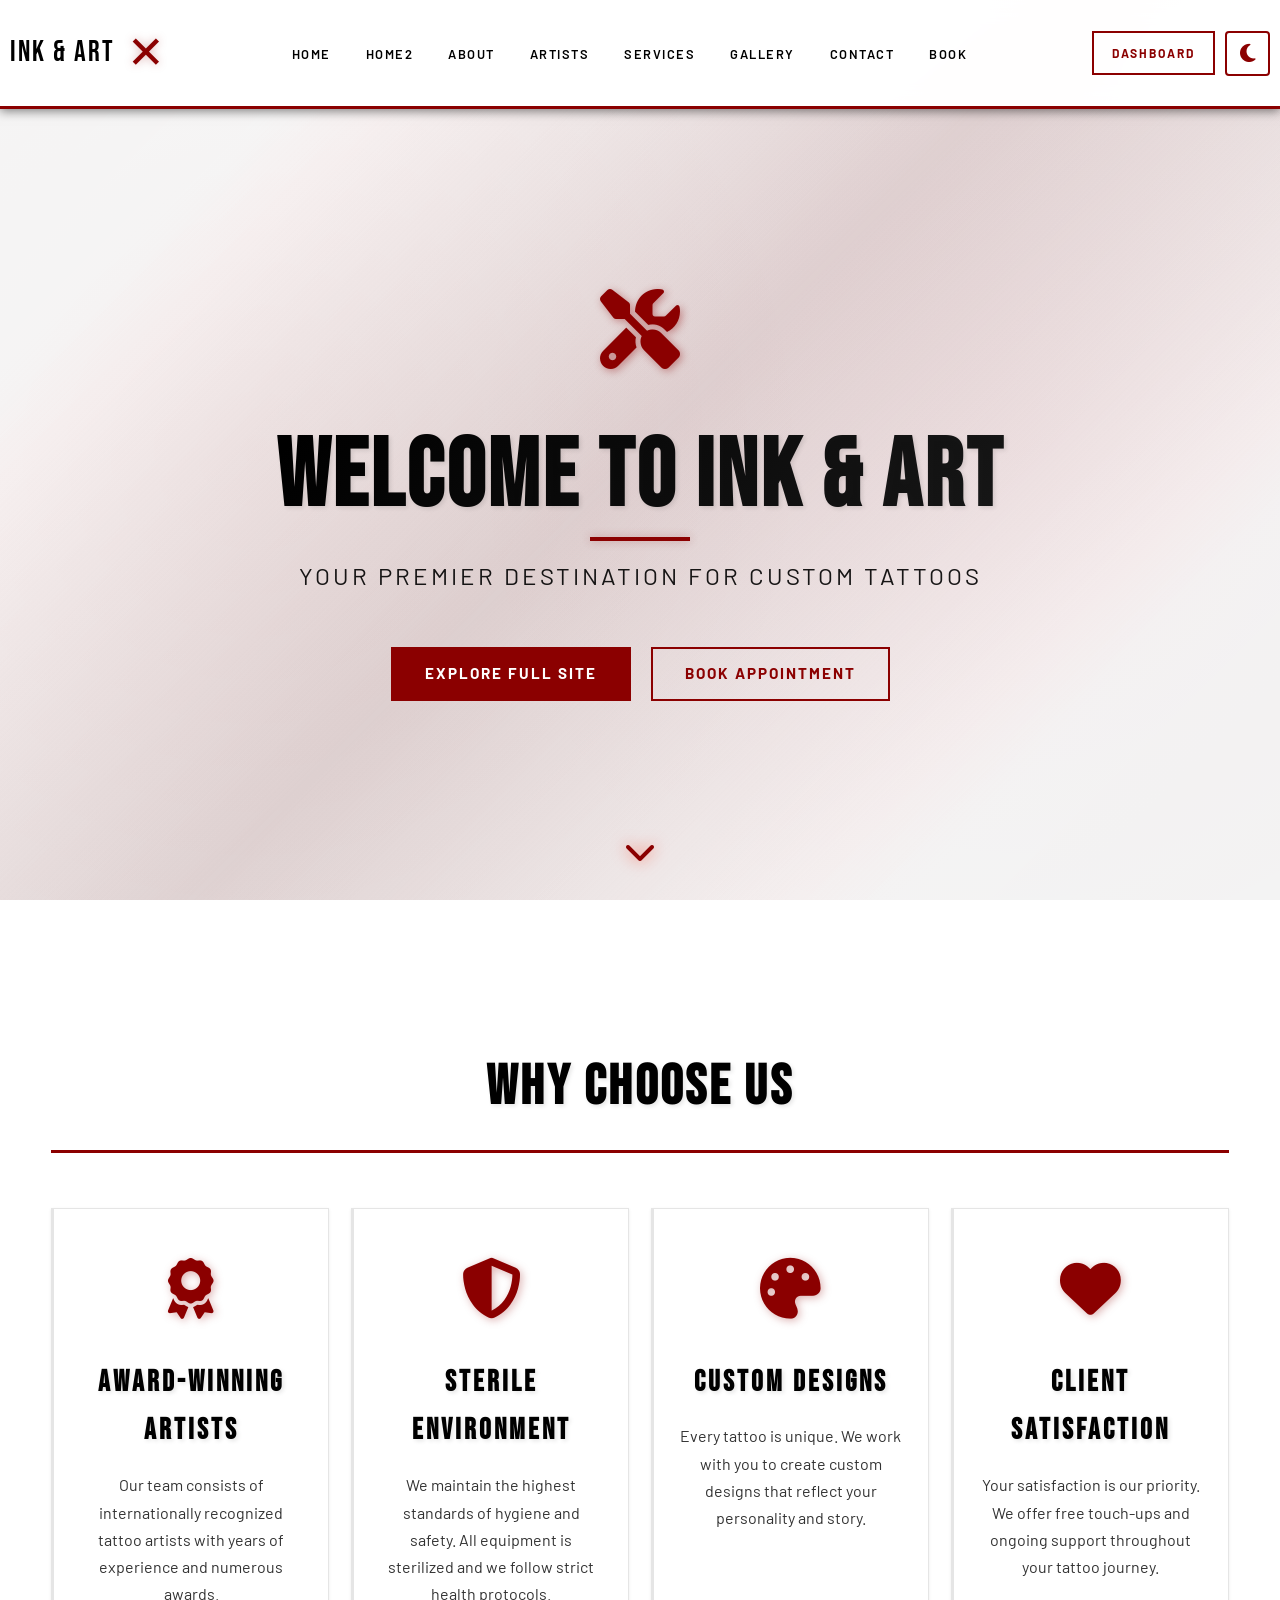
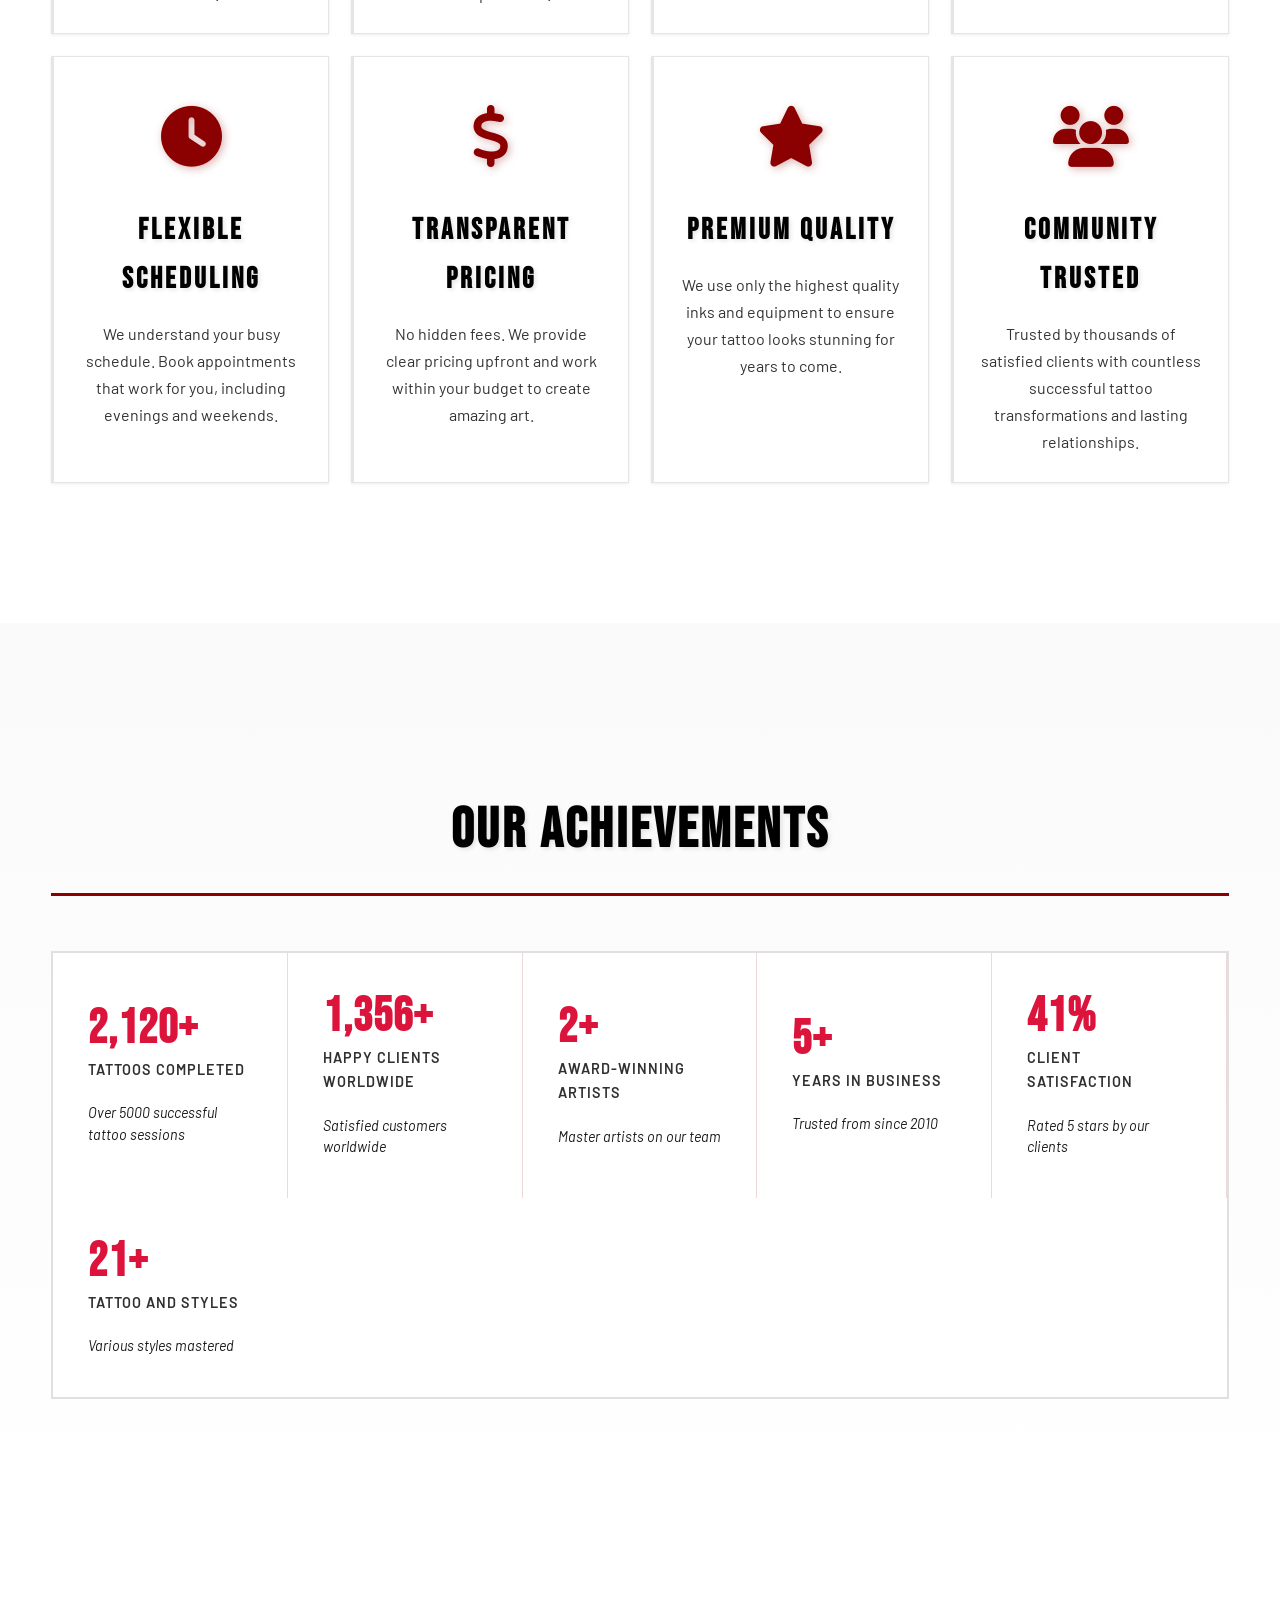
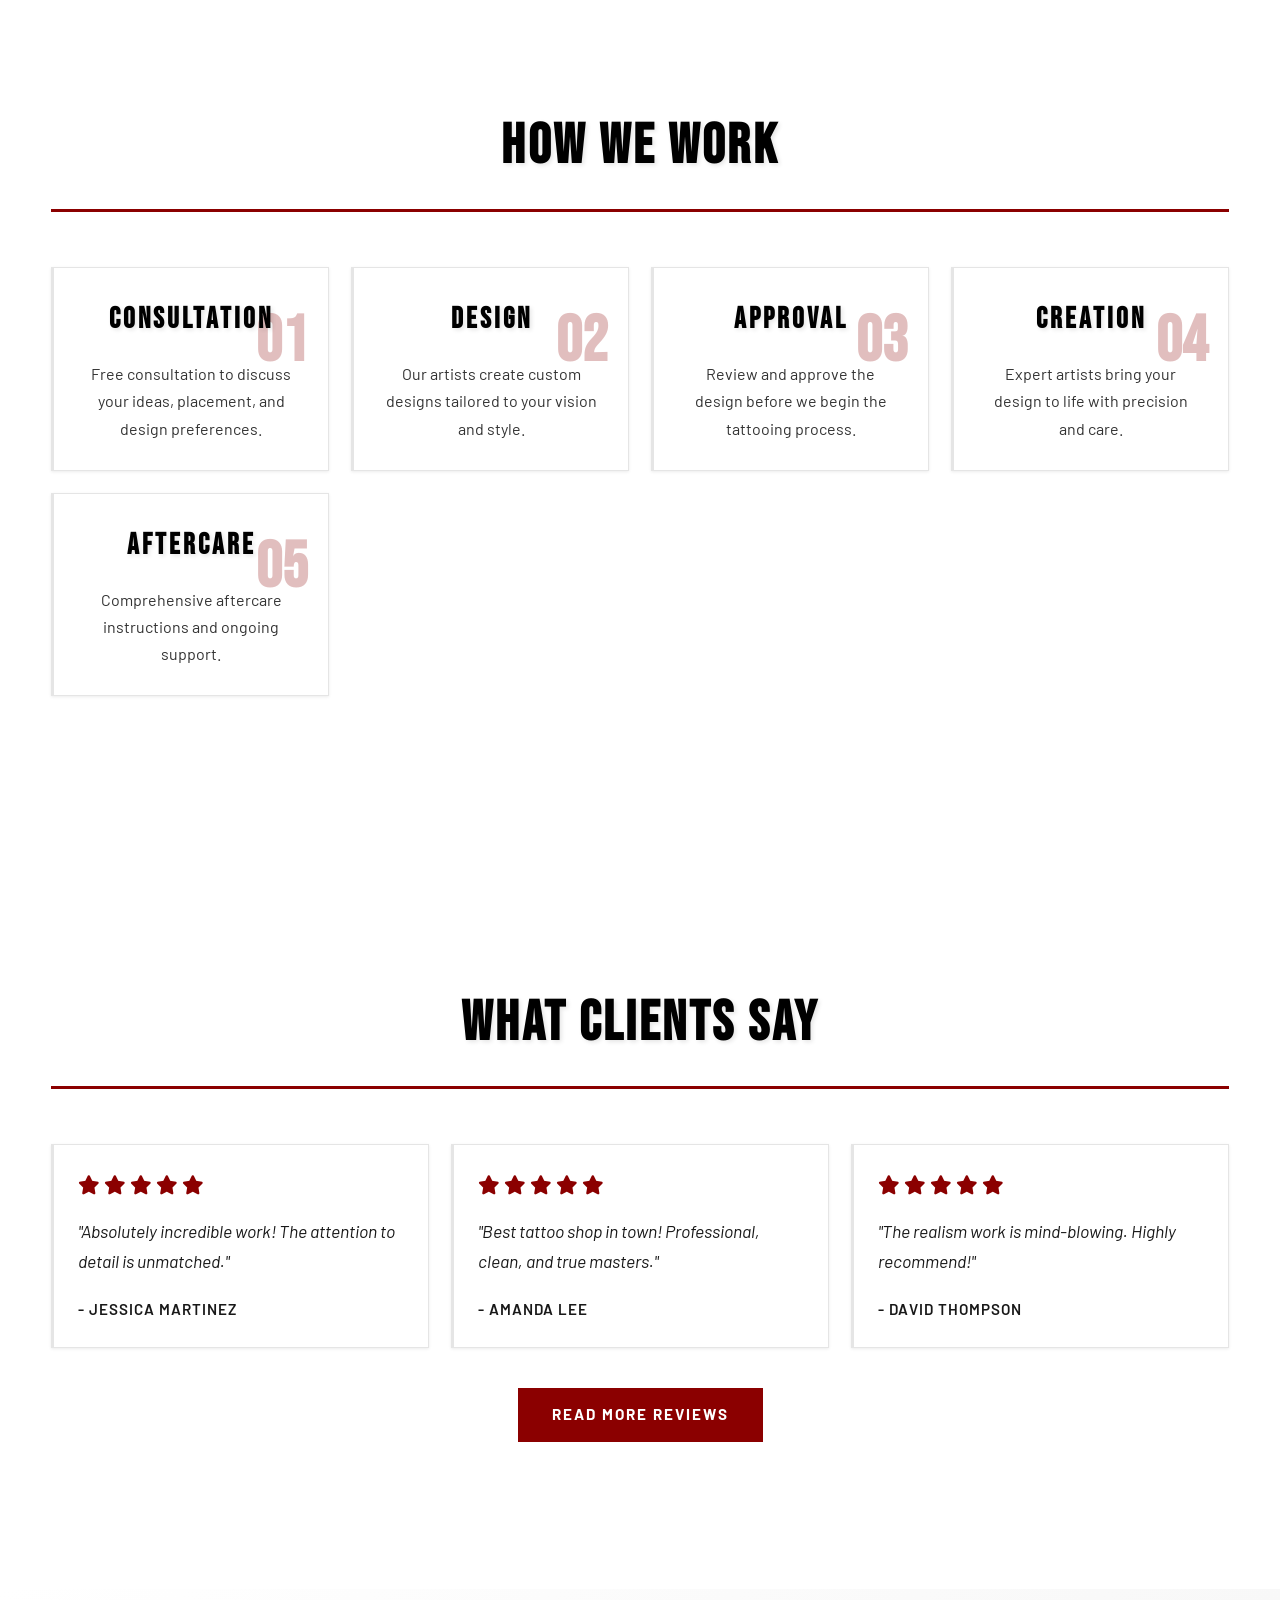
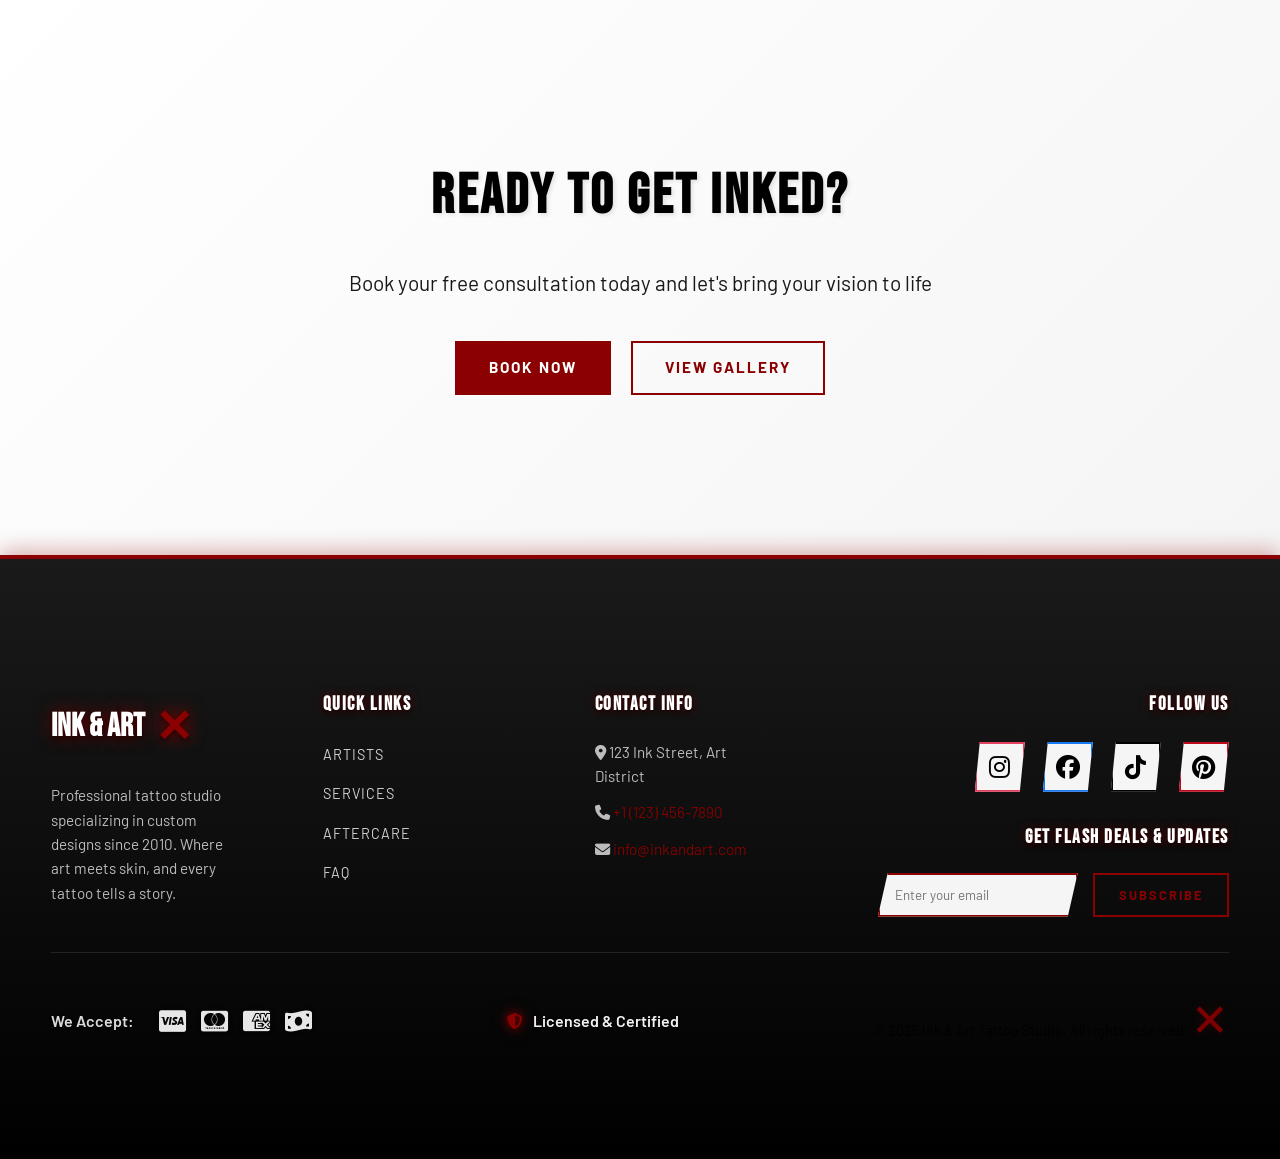
==== commit 46c15f57: "change" ====
--- a/home.html
+++ b/home.html
@@ -30,21 +30,21 @@
                 <span class="ink-splatter">✕</span>
             </a>
             <ul class="nav-menu" id="navMenu">
-                <li class="nav-dropdown">
-                    <a href="#" class="nav-link active" id="homeDropdown">Home <i class="fas fa-chevron-down"></i></a>
-                    <ul class="dropdown-menu" id="homeDropdownMenu">
-                        <li><a href="home.html" class="dropdown-link">Home Overview</a></li>
-                        <li><a href="index.html" class="dropdown-link">Full Details</a></li>
-                    </ul>
-                </li>
+                <li><a href="home.html" class="nav-link active">Home</a></li>
+                <li><a href="index.html" class="nav-link">Home2</a></li>
                 <li><a href="index.html#about" class="nav-link">About</a></li>
                 <li><a href="index.html#artists" class="nav-link">Artists</a></li>
                 <li><a href="index.html#styles" class="nav-link">Services</a></li>
                 <li><a href="index.html#gallery" class="nav-link">Gallery</a></li>
-                <li><a href="index.html#reviews" class="nav-link">Reviews</a></li>
                 <li><a href="index.html#location" class="nav-link">Contact</a></li>
                 <li><a href="index.html#book" class="nav-link">Book</a></li>
                 <li class="nav-mobile-btn"><a href="dashboard.html" class="btn btn-nav">Dashboard</a></li>
+                <li class="nav-theme-toggle-mobile">
+                    <button class="theme-toggle theme-toggle-mobile" id="themeToggleMobile" aria-label="Toggle theme">
+                        <i class="fas fa-moon" id="themeIconMobile"></i>
+                        <span>Toggle Theme</span>
+                    </button>
+                </li>
             </ul>
             <div class="nav-contact">
                 <a href="dashboard.html" class="btn btn-nav">Dashboard</a>
@@ -64,7 +64,8 @@
 
     <!-- HERO SECTION -->
     <section id="home" class="hero">
-        <div class="hero-background">
+        <div class="hero-background" style="background-image: url('images/gallery_traditional_1_1766489069983.png');">
+            <div class="hero-overlay"></div>
             <div class="smoke-effect"></div>
         </div>
         <div class="hero-content">
@@ -130,6 +131,20 @@
                     <h3>Transparent Pricing</h3>
                     <p>No hidden fees. We provide clear pricing upfront and work within your budget to create amazing art.</p>
                 </div>
+                <div class="feature-card">
+                    <div class="feature-icon">
+                        <i class="fas fa-star"></i>
+                    </div>
+                    <h3>Premium Quality</h3>
+                    <p>We use only the highest quality inks and equipment to ensure your tattoo looks stunning for years to come.</p>
+                </div>
+                <div class="feature-card">
+                    <div class="feature-icon">
+                        <i class="fas fa-users"></i>
+                    </div>
+                    <h3>Community Trusted</h3>
+                    <p>Trusted by thousands of satisfied clients with countless successful tattoo transformations and lasting relationships.</p>
+                </div>
             </div>
         </div>
     </section>
@@ -146,7 +161,7 @@
                 </div>
                 <div class="stat-item">
                     <div class="stat-number" data-target="3200" data-suffix="+">0</div>
-                    <div class="stat-label">Happy Clients</div>
+                    <div class="stat-label">Happy Clients worldwide</div>
                     <p class="stat-description">Satisfied customers worldwide</p>
                 </div>
                 <div class="stat-item">
@@ -157,7 +172,7 @@
                 <div class="stat-item">
                     <div class="stat-number" data-target="14" data-suffix="+">0</div>
                     <div class="stat-label">Years in Business</div>
-                    <p class="stat-description">Trusted since 2010</p>
+                    <p class="stat-description">Trusted from since 2010</p>
                 </div>
                 <div class="stat-item">
                     <div class="stat-number" data-target="98" data-suffix="%">0</div>
@@ -166,7 +181,7 @@
                 </div>
                 <div class="stat-item">
                     <div class="stat-number" data-target="50" data-suffix="+">0</div>
-                    <div class="stat-label">Tattoo Styles</div>
+                    <div class="stat-label">Tattoo and  Styles</div>
                     <p class="stat-description">Various styles mastered</p>
                 </div>
             </div>
--- a/styles.css
+++ b/styles.css
@@ -243,6 +243,49 @@
 }
 
 @media (max-width: 480px) {
+    .nav-container {
+        padding: 6px 8px;
+        gap: 6px;
+    }
+    
+    .logo {
+        font-size: 1.3rem;
+        gap: 4px;
+    }
+    
+    .ink-splatter {
+        font-size: 1.6rem;
+    }
+    
+    .nav-controls {
+        gap: 5px;
+    }
+    
+    .theme-toggle {
+        display: none;
+    }
+    
+    .hamburger {
+        width: 32px;
+        height: 32px;
+        min-width: 30px;
+        min-height: 30px;
+    }
+    
+    .nav-theme-toggle-mobile {
+        padding: 8px 10px;
+        margin-top: 10px;
+    }
+    
+    .theme-toggle-mobile {
+        padding: 8px 10px;
+        font-size: 0.75rem;
+    }
+    
+    .theme-toggle-mobile i {
+        font-size: 0.9rem;
+    }
+    
     .container {
         padding: 20px 16px;
     }
@@ -420,15 +463,16 @@
    ============================================ */
 .btn {
     display: inline-block;
-    padding: 18px 50px;
+    padding: 12px 32px;
     background-color: transparent;
     color: var(--secondary);
-    border: 3px solid var(--secondary);
+    border: 2px solid var(--secondary);
     font-family: 'Barlow', sans-serif;
     font-weight: 700;
     text-transform: uppercase;
     text-decoration: none;
     cursor: pointer;
+    font-size: 0.9rem;
     transition: all 0.4s cubic-bezier(0.4, 0, 0.2, 1);
     position: relative;
     overflow: hidden;
@@ -512,19 +556,21 @@
 }
 
 .btn-small {
-    padding: clamp(10px, 1.5vw, 12px) clamp(22px, 3vw, 28px);
-    font-size: clamp(0.85rem, 1.1vw, 0.9rem);
+    padding: clamp(8px, 1.2vw, 10px) clamp(18px, 2.5vw, 24px);
+    font-size: clamp(0.8rem, 1vw, 0.85rem);
     white-space: nowrap;
     display: inline-block;
     text-align: center;
     width: auto;
     min-width: fit-content;
+    border-width: 2px;
 }
 
 .btn-nav {
-    padding: 12px 25px;
-    font-size: 0.85rem;
+    padding: 10px 20px;
+    font-size: 0.8rem;
     animation: pulse 2s infinite;
+    border-width: 2px;
 }
 
 @keyframes pulse {
@@ -569,12 +615,13 @@
 .nav-container {
     max-width: 1400px;
     margin: 0 auto;
-    padding: 15px 20px;
+    padding: 10px 15px;
     display: flex;
     justify-content: space-between;
     align-items: center;
-    gap: 20px;
+    gap: 15px;
     flex-wrap: nowrap;
+    overflow: hidden;
 }
 
 .logo {
@@ -587,8 +634,10 @@
     text-decoration: none;
     transition: all 0.3s ease;
     white-space: nowrap;
-    flex-shrink: 0;
+    flex-shrink: 1;
+    min-width: 0;
     letter-spacing: 2px;
+    overflow: hidden;
 }
 
 [data-theme="light"] .logo {
@@ -650,14 +699,18 @@
     display: none;
 }
 
+.nav-theme-toggle-mobile {
+    display: none;
+}
+
 .nav-link {
     color: var(--text);
     text-decoration: none;
     font-weight: 600;
     text-transform: uppercase;
-    font-size: 0.9rem;
+    font-size: 0.85rem;
     letter-spacing: 1.5px;
-    padding: 10px 18px;
+    padding: 8px 14px;
     transition: all 0.3s ease;
     position: relative;
     white-space: nowrap;
@@ -803,6 +856,7 @@
     align-items: center;
     gap: 15px;
     flex-shrink: 0;
+    min-width: 0;
 }
 
 .theme-toggle {
@@ -811,11 +865,14 @@
     color: var(--secondary);
     width: 45px;
     height: 45px;
+    min-width: 40px;
+    min-height: 40px;
     display: flex;
     align-items: center;
     justify-content: center;
     cursor: pointer;
     transition: all 0.3s ease;
+    flex-shrink: 0;
     font-size: 1.3rem;
     border-radius: 4px;
     position: relative;
@@ -904,7 +961,8 @@
     position: relative;
     background: var(--primary);
     overflow: hidden;
-    padding-top: 80px;
+    padding-top: clamp(100px, 12vw, 120px);
+    margin-top: 0;
 }
 
 /* Light theme hero - Clean white with subtle red accents */
@@ -959,6 +1017,53 @@
     width: 100%;
     height: 100%;
     z-index: 0;
+    background-size: cover;
+    background-position: center;
+    background-repeat: no-repeat;
+    filter: grayscale(40%) contrast(1.1);
+    transition: filter 0.5s ease;
+}
+
+[data-theme="light"] .hero-background {
+    filter: grayscale(50%) contrast(1.2) brightness(0.95);
+}
+
+[data-theme="dark"] .hero-background {
+    filter: grayscale(60%) contrast(1.3) brightness(0.7);
+}
+
+/* Hero overlay for better text readability */
+.hero-overlay {
+    position: absolute;
+    top: 0;
+    left: 0;
+    width: 100%;
+    height: 100%;
+    z-index: 1;
+    background: linear-gradient(
+        135deg,
+        rgba(0, 0, 0, 0.6) 0%,
+        rgba(139, 0, 0, 0.3) 50%,
+        rgba(0, 0, 0, 0.6) 100%
+    );
+}
+
+[data-theme="light"] .hero-overlay {
+    background: linear-gradient(
+        135deg,
+        rgba(255, 255, 255, 0.85) 0%,
+        rgba(139, 0, 0, 0.15) 50%,
+        rgba(255, 255, 255, 0.85) 100%
+    );
+}
+
+[data-theme="dark"] .hero-overlay {
+    background: linear-gradient(
+        135deg,
+        rgba(0, 0, 0, 0.75) 0%,
+        rgba(220, 20, 60, 0.25) 50%,
+        rgba(0, 0, 0, 0.75) 100%
+    );
 }
 
 .smoke-effect {
@@ -967,6 +1072,7 @@
     height: 100%;
     opacity: 0;
     pointer-events: none;
+    z-index: 2;
 }
 
 /* Minimal decorative effect for light theme */
@@ -1002,9 +1108,10 @@
 
 .hero-content {
     position: relative;
-    z-index: 1;
+    z-index: 3;
     text-align: center;
-    padding: 0 20px;
+    padding: clamp(40px, 6vw, 60px) 20px;
+    margin-top: clamp(20px, 4vw, 40px);
 }
 
 .tattoo-machine-animation {
@@ -1212,40 +1319,80 @@
 }
 
 .experience-badge {
-    display: inline-flex;
+    display: flex;
     flex-direction: column;
     align-items: center;
+    justify-content: center;
     padding: clamp(18px, 3vw, 24px) clamp(30px, 5vw, 40px);
     background: var(--primary);
     border: 3px solid var(--secondary);
-    margin: clamp(25px, 4vw, 35px) 0;
+    margin: clamp(25px, 4vw, 35px) auto;
     transition: all 0.3s ease;
+    width: fit-content;
+    text-align: center;
+}
+
+[data-theme="light"] .experience-badge {
+    background: #FFFFFF;
+    border-color: var(--secondary);
+    box-shadow: 0 2px 8px rgba(139, 0, 0, 0.15);
+}
+
+[data-theme="dark"] .experience-badge {
+    background: #0F0F0F;
+    border-color: var(--secondary);
+    box-shadow: 0 2px 12px rgba(220, 20, 60, 0.3);
 }
 
 .experience-badge .years {
     font-family: 'Bebas Neue', sans-serif;
-    font-size: 3rem;
-    color: var(--highlight);
+    font-size: clamp(2.5rem, 4vw, 3.5rem);
+    color: var(--secondary);
     line-height: 1;
+    font-weight: 700;
+    margin-bottom: clamp(8px, 1.5vw, 12px);
+}
+
+[data-theme="dark"] .experience-badge .years {
+    text-shadow: 0 0 15px var(--red-glow);
 }
 
 .experience-badge .label {
-    font-size: 0.9rem;
+    font-size: clamp(0.8rem, 1.2vw, 0.95rem);
     text-transform: uppercase;
     letter-spacing: 2px;
-    color: var(--accent);
+    color: var(--text);
+    font-weight: 600;
+    opacity: 0.9;
 }
 
 .awards {
     display: flex;
-    gap: 20px;
-    margin-top: 20px;
+    gap: clamp(18px, 3vw, 25px);
+    margin: clamp(20px, 3vw, 25px) auto 0;
+    justify-content: center;
+    align-items: center;
+    width: fit-content;
 }
 
 .awards i {
-    font-size: 2rem;
+    font-size: clamp(1.6rem, 2.5vw, 2.2rem);
+    color: var(--secondary);
+    transition: all 0.3s ease;
+}
+
+[data-theme="light"] .awards i {
+    filter: drop-shadow(2px 2px 4px rgba(139, 0, 0, 0.3));
+}
+
+[data-theme="dark"] .awards i {
+    filter: drop-shadow(0 0 10px var(--red-glow));
+    text-shadow: 0 0 15px var(--secondary);
+}
+
+.awards i:hover {
+    transform: scale(1.2) translateY(-3px);
     color: var(--highlight);
-    text-shadow: 0 0 10px rgba(255, 36, 0, 0.5);
 }
 
 .statistics {
@@ -1636,6 +1783,14 @@
     opacity: 0.75;
     line-height: 1.5;
     margin-bottom: 0;
+    display: -webkit-box;
+    -webkit-line-clamp: 2;
+    -webkit-box-orient: vertical;
+    line-clamp: 2;
+    overflow: hidden;
+    text-overflow: ellipsis;
+    min-height: 3em;
+    max-height: 3em;
 }
 
 /* ============================================
@@ -1670,7 +1825,7 @@
 }
 
 .filter-btn {
-    padding: 12px 25px;
+    padding: 10px 20px;
     background: var(--subtle);
     color: var(--text);
     border: 2px solid var(--secondary);
@@ -1678,6 +1833,7 @@
     font-weight: 600;
     text-transform: uppercase;
     cursor: pointer;
+    font-size: 0.85rem;
     transition: all 0.3s ease;
     clip-path: polygon(5% 0%, 100% 0%, 95% 100%, 0% 100%);
 }
@@ -1803,9 +1959,9 @@
 
 .services-grid {
     display: grid;
-    grid-template-columns: repeat(auto-fit, minmax(240px, 1fr));
-    gap: clamp(16px, 2.5vw, 22px);
-    margin-bottom: clamp(25px, 4vw, 35px);
+    grid-template-columns: repeat(auto-fit, minmax(220px, 1fr));
+    gap: clamp(20px, 3vw, 24px);
+    margin-bottom: clamp(20px, 3vw, 28px);
     align-items: stretch;
 }
 
@@ -1813,12 +1969,13 @@
     background: var(--primary);
     border: 1px solid var(--border);
     border-left: 3px solid var(--secondary);
-    padding: clamp(20px, 3vw, 26px);
+    padding: 20px;
     transition: all 0.3s ease;
     position: relative;
     display: flex;
     flex-direction: column;
     height: 100%;
+    min-height: 380px;
     overflow: hidden;
 }
 
@@ -1865,10 +2022,13 @@
 }
 
 .service-icon {
-    font-size: clamp(2.2rem, 3.5vw, 2.8rem);
+    font-size: 2.2rem;
     color: var(--secondary);
-    margin-bottom: clamp(12px, 2vw, 16px);
-    text-align: center;
+    margin-bottom: 12px;
+    text-align: left;
+    height: 40px;
+    display: flex;
+    align-items: center;
 }
 
 [data-theme="light"] .service-icon {
@@ -1880,26 +2040,47 @@
 }
 
 .service-card h3 {
-    font-size: clamp(1.4rem, 2.5vw, 1.7rem);
-    margin-bottom: clamp(10px, 1.5vw, 14px);
-    color: var(--text);
-    text-align: center;
+    font-size: 1.4rem;
+    margin-bottom: 10px;
+    margin-top: 0;
+    color: var(--text);
+    text-align: left;
+    font-weight: 700;
+    line-height: 1.3;
+    min-height: 38px;
+    display: flex;
+    align-items: center;
 }
 
 .service-card p {
-    margin-bottom: clamp(10px, 1.5vw, 14px);
-    color: var(--text);
-    line-height: 1.6;
-    font-size: clamp(0.85rem, 1.2vw, 0.95rem);
+    margin-bottom: 10px;
+    margin-top: 0;
+    color: var(--text);
+    line-height: 1.5;
+    font-size: 0.9rem;
     opacity: 0.8;
+    text-align: left;
+    min-height: 44px;
+    display: -webkit-box;
+    -webkit-line-clamp: 3;
+    -webkit-box-orient: vertical;
+    line-clamp: 3;
+    overflow: hidden;
+    text-overflow: ellipsis;
 }
 
 .service-price {
     font-family: 'Bebas Neue', sans-serif;
-    font-size: clamp(1.3rem, 2vw, 1.5rem);
+    font-size: 1.3rem;
     color: var(--secondary);
-    margin: clamp(12px, 2vw, 16px) 0;
+    margin: 10px 0;
+    padding: 0;
     font-weight: 700;
+    text-align: left;
+    line-height: 1.2;
+    min-height: 30px;
+    display: flex;
+    align-items: center;
 }
 
 [data-theme="dark"] .service-price {
@@ -1908,19 +2089,28 @@
 
 .service-features {
     list-style: none;
-    margin-top: clamp(12px, 2vw, 16px);
+    margin-top: 10px;
+    margin-bottom: 0;
     flex-grow: 1;
     padding: 0;
+    text-align: left;
+    display: flex;
+    flex-direction: column;
+    justify-content: flex-start;
 }
 
 .service-features li {
-    padding: clamp(6px, 1vw, 8px) 0;
+    padding: 5px 0;
     padding-left: 20px;
     position: relative;
     color: var(--text);
     opacity: 0.8;
-    font-size: clamp(0.8rem, 1.1vw, 0.9rem);
+    font-size: 0.85rem;
     line-height: 1.5;
+    text-align: left;
+    min-height: 24px;
+    display: flex;
+    align-items: center;
 }
 
 .service-features li::before {
@@ -1933,6 +2123,7 @@
 
 .services-cta {
     text-align: center;
+    margin-top: clamp(15px, 2.5vw, 25px);
 }
 
 /* ============================================
@@ -2417,6 +2608,7 @@
    ============================================ */
 .faq {
     background-color: var(--primary);
+    text-align: center;
 }
 
 [data-theme="light"] .faq {
@@ -2430,6 +2622,9 @@
 .faq-accordion {
     max-width: 900px;
     margin: 0 auto;
+    display: flex;
+    flex-direction: column;
+    align-items: center;
 }
 
 .faq-item {
@@ -2438,15 +2633,18 @@
     margin-bottom: 15px;
     clip-path: polygon(0 0, 95% 0, 100% 100%, 0% 100%);
     overflow: hidden;
+    width: 100%;
+    max-width: 800px;
 }
 
 .faq-question {
-    padding: 25px 30px;
+    padding: 20px 30px;
     cursor: pointer;
     display: flex;
     justify-content: space-between;
     align-items: center;
     transition: background 0.3s ease;
+    text-align: left;
 }
 
 .faq-question:hover {
@@ -2454,9 +2652,11 @@
 }
 
 .faq-question h3 {
-    font-size: 1.5rem;
+    font-size: 1.3rem;
     color: var(--text);
     margin: 0;
+    text-align: left;
+    flex: 1;
 }
 
 .faq-question i {
@@ -2479,9 +2679,10 @@
 }
 
 .faq-answer p {
-    padding: 0 30px 25px;
+    padding: 0 30px 20px;
     color: var(--accent);
     line-height: 1.8;
+    text-align: left;
 }
 
 .faq-contact {
@@ -2871,16 +3072,34 @@
     gap: 10px;
     font-family: 'Bebas Neue', sans-serif;
     font-size: clamp(1.5rem, 2.5vw, 2rem);
-    color: var(--text);
-    text-shadow: 0 0 10px rgba(255, 36, 0, 0.5);
+    color: #FFFFFF;
+    text-shadow: 0 0 15px rgba(220, 20, 60, 0.7), 0 2px 6px rgba(0, 0, 0, 0.9);
     margin-bottom: clamp(12px, 2vw, 18px);
+    font-weight: 700;
+}
+
+[data-theme="light"] .footer-logo {
+    text-shadow: 0 0 18px rgba(139, 0, 0, 0.8), 0 2px 6px rgba(0, 0, 0, 0.95);
+}
+
+[data-theme="dark"] .footer-logo {
+    text-shadow: 0 0 20px rgba(220, 20, 60, 0.8), 0 2px 8px rgba(0, 0, 0, 0.95);
 }
 
 .footer-logo-text {
     font-family: 'Bebas Neue', sans-serif;
     font-size: 2rem;
-    color: var(--text);
-    text-shadow: 0 0 10px rgba(255, 36, 0, 0.5);
+    color: #FFFFFF;
+    text-shadow: 0 0 15px rgba(220, 20, 60, 0.7), 0 2px 6px rgba(0, 0, 0, 0.9);
+    font-weight: 700;
+}
+
+[data-theme="light"] .footer-logo-text {
+    text-shadow: 0 0 18px rgba(139, 0, 0, 0.8), 0 2px 6px rgba(0, 0, 0, 0.95);
+}
+
+[data-theme="dark"] .footer-logo-text {
+    text-shadow: 0 0 20px rgba(220, 20, 60, 0.8), 0 2px 8px rgba(0, 0, 0, 0.95);
 }
 
 .footer-logo-column {
@@ -2926,10 +3145,21 @@
 .footer-column h3 {
     font-size: clamp(1rem, 1.5vw, 1.2rem);
     margin-bottom: clamp(12px, 2vw, 18px);
-    color: var(--text);
+    color: #FFFFFF;
     text-transform: uppercase;
     letter-spacing: 1.5px;
-    font-weight: 600;
+    font-weight: 700;
+    text-shadow: 0 0 8px rgba(220, 20, 60, 0.5), 0 2px 4px rgba(0, 0, 0, 0.8);
+}
+
+[data-theme="light"] .footer-column h3 {
+    color: #FFFFFF;
+    text-shadow: 0 0 10px rgba(139, 0, 0, 0.6), 0 2px 4px rgba(0, 0, 0, 0.9);
+}
+
+[data-theme="dark"] .footer-column h3 {
+    color: #FFFFFF;
+    text-shadow: 0 0 12px rgba(220, 20, 60, 0.7), 0 2px 6px rgba(0, 0, 0, 0.9);
 }
 
 .footer-column p {
@@ -2996,10 +3226,21 @@
 .footer-social h3 {
     font-size: clamp(1rem, 1.5vw, 1.2rem);
     margin-bottom: 0;
-    color: var(--text);
+    color: #FFFFFF;
     text-transform: uppercase;
     letter-spacing: 1.5px;
-    font-weight: 600;
+    font-weight: 700;
+    text-shadow: 0 0 8px rgba(220, 20, 60, 0.5), 0 2px 4px rgba(0, 0, 0, 0.8);
+}
+
+[data-theme="light"] .footer-social h3 {
+    color: #FFFFFF;
+    text-shadow: 0 0 10px rgba(139, 0, 0, 0.6), 0 2px 4px rgba(0, 0, 0, 0.9);
+}
+
+[data-theme="dark"] .footer-social h3 {
+    color: #FFFFFF;
+    text-shadow: 0 0 12px rgba(220, 20, 60, 0.7), 0 2px 6px rgba(0, 0, 0, 0.9);
 }
 
 .social-icons {
@@ -3104,10 +3345,21 @@
 .footer-newsletter h3 {
     font-size: clamp(1rem, 1.5vw, 1.2rem);
     margin-bottom: 0;
-    color: var(--text);
+    color: #FFFFFF;
     text-transform: uppercase;
     letter-spacing: 1.5px;
-    font-weight: 600;
+    font-weight: 700;
+    text-shadow: 0 0 8px rgba(220, 20, 60, 0.5), 0 2px 4px rgba(0, 0, 0, 0.8);
+}
+
+[data-theme="light"] .footer-newsletter h3 {
+    color: #FFFFFF;
+    text-shadow: 0 0 10px rgba(139, 0, 0, 0.6), 0 2px 4px rgba(0, 0, 0, 0.9);
+}
+
+[data-theme="dark"] .footer-newsletter h3 {
+    color: #FFFFFF;
+    text-shadow: 0 0 12px rgba(220, 20, 60, 0.7), 0 2px 6px rgba(0, 0, 0, 0.9);
 }
 
 .newsletter-form {
@@ -3160,24 +3412,31 @@
 }
 
 .footer-payment p {
-    color: var(--accent);
+    color: rgba(255, 255, 255, 0.95);
     margin-right: 10px;
+    font-weight: 600;
+    text-shadow: 0 1px 3px rgba(0, 0, 0, 0.8);
 }
 
 .footer-payment i {
     font-size: 1.5rem;
-    color: var(--accent);
+    color: rgba(255, 255, 255, 0.9);
+    filter: drop-shadow(0 1px 2px rgba(0, 0, 0, 0.8));
 }
 
 .footer-certifications {
     display: flex;
     align-items: center;
     gap: 10px;
-    color: var(--accent);
+    color: rgba(255, 255, 255, 0.95);
+    font-weight: 600;
+    text-shadow: 0 1px 3px rgba(0, 0, 0, 0.8);
 }
 
 .footer-certifications i {
-    color: var(--highlight);
+    color: var(--secondary);
+    filter: drop-shadow(0 0 8px var(--red-glow));
+    text-shadow: 0 0 10px var(--secondary);
 }
 
 .footer-copyright {
@@ -3383,16 +3642,73 @@
         padding-left: 20px;
     }
 
+    .nav-container {
+        padding: 8px 12px;
+        gap: 10px;
+        overflow: visible;
+    }
+    
+    .logo {
+        font-size: 1.6rem;
+        gap: 6px;
+    }
+    
+    .ink-splatter {
+        font-size: 2rem;
+    }
+    
     .nav-controls {
         display: flex;
+        gap: 8px;
+        flex-shrink: 0;
     }
     
     .theme-toggle {
-        display: flex;
+        display: none;
     }
     
     .hamburger {
         display: flex;
+        width: 36px;
+        height: 36px;
+        min-width: 34px;
+        min-height: 34px;
+    }
+    
+    .nav-theme-toggle-mobile {
+        display: block;
+        width: 100%;
+        padding: 12px 16px;
+        border-top: 2px solid var(--secondary);
+        margin-top: 15px;
+    }
+    
+    .theme-toggle-mobile {
+        display: flex;
+        align-items: center;
+        justify-content: center;
+        gap: 10px;
+        width: 100%;
+        padding: 10px 16px;
+        background: transparent;
+        border: 2px solid var(--secondary);
+        color: var(--text);
+        font-weight: 600;
+        text-transform: uppercase;
+        letter-spacing: 1px;
+        font-size: 0.85rem;
+        cursor: pointer;
+        transition: all 0.3s ease;
+    }
+    
+    .theme-toggle-mobile:hover {
+        background: var(--secondary);
+        color: var(--primary);
+        transform: translateY(-2px);
+    }
+    
+    .theme-toggle-mobile i {
+        font-size: 1.1rem;
     }
 
     .hamburger.active span:nth-child(2) {
@@ -3431,6 +3747,15 @@
         display: none;
     }
 
+    .hero {
+        padding-top: clamp(90px, 10vw, 110px);
+    }
+    
+    .hero-content {
+        margin-top: clamp(15px, 3vw, 30px);
+        padding: clamp(30px, 5vw, 50px) 20px;
+    }
+    
     .hero-heading {
         font-size: 3.5rem;
     }
@@ -3517,10 +3842,67 @@
 }
 
 @media (max-width: 768px) {
+    .nav-container {
+        padding: 8px 10px;
+        gap: 8px;
+    }
+    
+    .logo {
+        font-size: 1.4rem;
+        gap: 5px;
+    }
+    
+    .ink-splatter {
+        font-size: 1.8rem;
+    }
+    
+    .nav-controls {
+        gap: 6px;
+    }
+    
+    .theme-toggle {
+        display: none;
+    }
+    
+    .hamburger {
+        width: 34px;
+        height: 34px;
+        min-width: 32px;
+        min-height: 32px;
+    }
+    
+    .nav-theme-toggle-mobile {
+        display: block;
+        width: 100%;
+        padding: 12px 15px;
+        border-top: 2px solid var(--secondary);
+        margin-top: 15px;
+    }
+    
+    .theme-toggle-mobile {
+        display: flex;
+        width: 100%;
+        padding: 8px 12px;
+        font-size: 0.8rem;
+    }
+    
+    .theme-toggle-mobile i {
+        font-size: 1rem;
+    }
+    
     .section-heading {
         font-size: 2.5rem;
     }
 
+    .hero {
+        padding-top: clamp(85px, 9vw, 100px);
+    }
+    
+    .hero-content {
+        margin-top: clamp(10px, 2vw, 20px);
+        padding: clamp(25px, 4vw, 40px) 15px;
+    }
+    
     .hero-heading {
         font-size: 2.5rem;
     }
@@ -3568,6 +3950,47 @@
 
     .services-grid {
         grid-template-columns: 1fr;
+        gap: 20px;
+    }
+    
+    .service-card {
+        min-height: auto;
+        padding: 18px;
+    }
+    
+    .service-icon {
+        font-size: 2rem;
+        height: 36px;
+        margin-bottom: 10px;
+    }
+    
+    .service-card h3 {
+        font-size: 1.3rem;
+        min-height: auto;
+        margin-bottom: 8px;
+    }
+    
+    .service-card p {
+        min-height: auto;
+        -webkit-line-clamp: 3;
+        line-clamp: 3;
+        margin-bottom: 8px;
+    }
+    
+    .service-price {
+        font-size: 1.2rem;
+        min-height: auto;
+        margin: 8px 0;
+    }
+    
+    .service-features {
+        margin-top: 8px;
+    }
+    
+    .service-features li {
+        padding: 4px 0;
+        min-height: auto;
+        font-size: 0.8rem;
     }
 
     .instagram-grid {
@@ -4004,12 +4427,13 @@
 }
 
 .btn-logout {
-    padding: 12px 25px;
-    font-size: 0.85rem;
+    padding: 10px 20px;
+    font-size: 0.8rem;
     display: flex;
     align-items: center;
     gap: 8px;
     white-space: nowrap;
+    border-width: 2px;
 }
 
 .dashboard-hamburger {
@@ -4066,14 +4490,15 @@
 }
 
 .btn-logout-mobile {
-    padding: 12px 25px;
-    font-size: 0.9rem;
+    padding: 10px 20px;
+    font-size: 0.85rem;
     display: flex;
     align-items: center;
     gap: 8px;
     justify-content: center;
     width: 100%;
     max-width: 300px;
+    border-width: 2px;
 }
 
 /* Dashboard Content */
